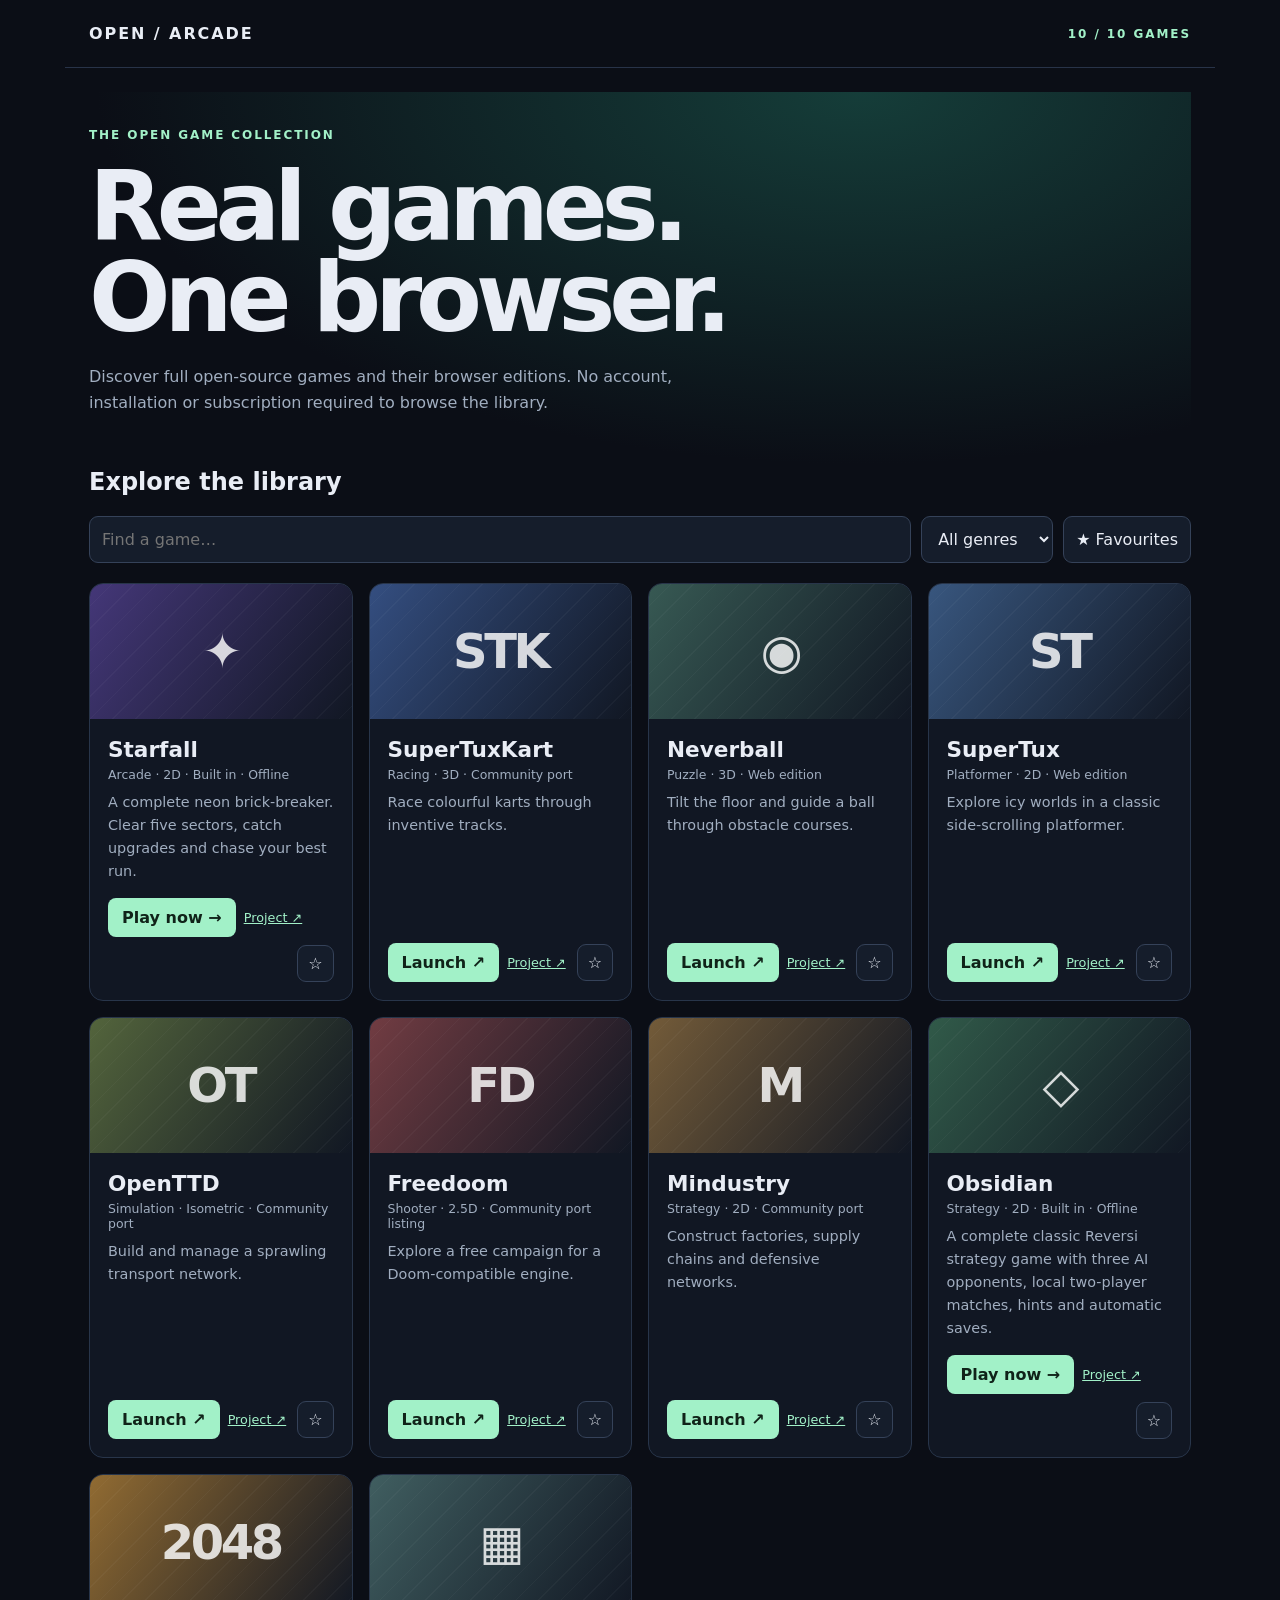
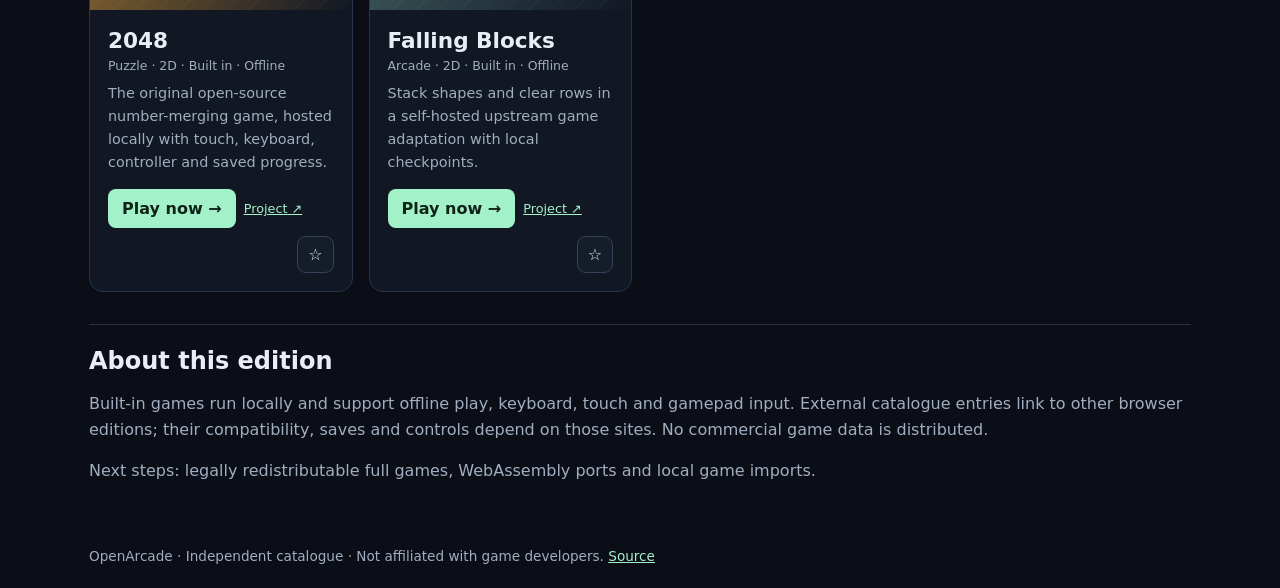
==== index.html @ f7b8feb5 "Merge pull request #5 from aksharghatole/feat/falling-blocks-upstream Integrate MIT-licensed Falling" ====
<!doctype html>
<html lang="en"><head><meta charset="utf-8"><meta name="viewport" content="width=device-width,initial-scale=1"><meta name="color-scheme" content="dark"><title>OpenArcade — Play without installing</title><style>
:root{color-scheme:dark;font:16px system-ui,sans-serif;background:#0b0e16;color:#e9edf5;--accent:#a2f1c8;--muted:#a1aec0}*{box-sizing:border-box}body{margin:0}header,main,footer{max-width:1150px;margin:auto;padding:24px}header{display:flex;align-items:center;justify-content:space-between;border-bottom:1px solid #283348}.brand{font-weight:900;letter-spacing:.12em}.eyebrow{color:var(--accent);font-size:.75rem;font-weight:800;letter-spacing:.16em}h1{font-size:clamp(2.7rem,8vw,6rem);line-height:.95;letter-spacing:-.065em;margin:20px 0}p{color:var(--muted);line-height:1.6}.hero{padding:36px 0;background:radial-gradient(ellipse at 70% 0,#153d39,transparent 70%)}.hero p{max-width:650px}h2{margin:0 0 16px}.toolbar{display:flex;gap:10px;flex-wrap:wrap;margin:20px 0}input,select,button{font:inherit;border:1px solid #354259;border-radius:9px;background:#151d2b;color:inherit;padding:12px}input{flex:1;min-width:180px}button{cursor:pointer}button[aria-pressed=true]{background:#25483d;color:var(--accent)}.grid{display:grid;grid-template-columns:repeat(auto-fit,minmax(min(100%,260px),1fr));gap:16px}.game{border:1px solid #28354a;background:#111723;border-radius:14px;overflow:hidden;display:flex;flex-direction:column}.art{height:135px;display:grid;place-items:center;font-size:3rem;background:repeating-linear-gradient(135deg,transparent 0 15px,#ffffff08 15px 16px),linear-gradient(120deg,var(--tone),#111723);color:#ffffffd0;font-weight:900;letter-spacing:-.07em}.details{padding:18px;flex:1;display:flex;flex-direction:column}.details h3{margin:0;font-size:1.35rem}.details p{font-size:.9rem;margin:9px 0 15px;flex:1}.meta{color:var(--muted);font-size:.78rem;margin-top:5px}.actions{display:flex;gap:8px;align-items:center;flex-wrap:wrap}a{color:var(--accent)}.play{background:var(--accent);color:#102319;font-weight:800;border-radius:8px;padding:10px 14px;text-decoration:none}.source{font-size:.8rem}.star{padding:8px 10px;margin-left:auto}.badge{font-size:.68rem;color:#a2f1c8;border:1px solid #3b6657;border-radius:999px;padding:4px 8px;align-self:flex-start;margin-bottom:8px}.play.local{display:inline-block}.note{border-top:1px solid #263044;margin-top:32px;padding-top:22px}footer{font-size:.85rem;color:var(--muted)}:focus-visible{outline:3px solid var(--accent);outline-offset:3px}@media(max-width:500px){header,main,footer{padding:16px}}
</style></head><body><header><span class="brand">OPEN / ARCADE</span><span id="count" class="eyebrow" aria-live="polite"></span></header><main><section class="hero"><div class="eyebrow">THE OPEN GAME COLLECTION</div><h1>Real games.<br>One browser.</h1><p>Discover full open-source games and their browser editions. No account, installation or subscription required to browse the library.</p></section><section aria-labelledby="lib"><h2 id="lib">Explore the library</h2><div class="toolbar"><input id="search" type="search" aria-label="Search games" placeholder="Find a game…"><select id="genre" aria-label="Filter genre"><option value="">All genres</option></select><button id="favorites" aria-pressed="false">★ Favourites</button></div><div class="grid" id="games"></div><p id="empty" hidden>No games match these filters.</p></section><section class="note"><h2>About this edition</h2><p>Built-in games run locally and support offline play, keyboard, touch and gamepad input. External catalogue entries link to other browser editions; their compatibility, saves and controls depend on those sites. No commercial game data is distributed.</p><p>Next steps: legally redistributable full games, WebAssembly ports and local game imports.</p></section></main><footer>OpenArcade · Independent catalogue · Not affiliated with game developers. <a href="https://github.com/aksharghatole/OpenArcade">Source</a></footer><script>
'use strict';
const games=[
{id:'starfall',name:'Starfall',genre:'Arcade',mode:'2D',mark:'✦',tone:'#443778',desc:'A complete neon brick-breaker. Clear five sectors, catch upgrades and chase your best run.',play:'./games/starfall/',source:'https://github.com/aksharghatole/OpenArcade/tree/main/games/starfall',host:'Built in · Offline'},
{id:'stk',name:'SuperTuxKart',genre:'Racing',mode:'3D',mark:'STK',tone:'#344e80',desc:'Race colourful karts through inventive tracks.',play:'https://wasmga.me/games/supertuxkart',source:'https://github.com/supertuxkart/stk-code',host:'Community port'},
{id:'neverball',name:'Neverball',genre:'Puzzle',mode:'3D',mark:'◉',tone:'#375953',desc:'Tilt the floor and guide a ball through obstacle courses.',play:'https://play.neverball.org/',source:'https://neverball.org/',host:'Web edition'},
{id:'supertux',name:'SuperTux',genre:'Platformer',mode:'2D',mark:'ST',tone:'#38567e',desc:'Explore icy worlds in a classic side-scrolling platformer.',play:'https://play.supertux.org/',source:'https://www.supertux.org/',host:'Web edition'},
{id:'openttd',name:'OpenTTD',genre:'Simulation',mode:'Isometric',mark:'OT',tone:'#53643c',desc:'Build and manage a sprawling transport network.',play:'https://openwebports.org/ports/openttd/',source:'https://github.com/OpenTTD/OpenTTD',host:'Community port'},
{id:'freedoom',name:'Freedoom',genre:'Shooter',mode:'2.5D',mark:'FD',tone:'#713c42',desc:'Explore a free campaign for a Doom-compatible engine.',play:'https://decompgames.com/games/freedoom/',source:'https://github.com/freedoom/freedoom',host:'Community port listing'},
{id:'mindustry',name:'Mindustry',genre:'Strategy',mode:'2D',mark:'M',tone:'#735b39',desc:'Construct factories, supply chains and defensive networks.',play:'https://khoichon.dev/mindustry-web/',source:'https://github.com/khoichon/mindustry-web',host:'Community port'}];
games.push({id:'obsidian',name:'Obsidian',genre:'Strategy',mode:'2D',mark:'◇',tone:'#315a49',desc:'A complete classic Reversi strategy game with three AI opponents, local two-player matches, hints and automatic saves.',play:'./games/obsidian/',source:'https://github.com/aksharghatole/OpenArcade/tree/main/games/obsidian',host:'Built in · Offline'});
games.push({id:'2048',name:'2048',genre:'Puzzle',mode:'2D',mark:'2048',tone:'#916b32',desc:'The original open-source number-merging game, hosted locally with touch, keyboard, controller and saved progress.',play:'./games/2048/',source:'https://github.com/gabrielecirulli/2048/tree/478b6ec346e3787f589e4af751378d06ded4cbbc',host:'Built in · Offline'});
games.push({id:'falling-blocks',name:'Falling Blocks',genre:'Arcade',mode:'2D',mark:'▦',tone:'#405e60',desc:'Stack shapes and clear rows in a self-hosted upstream game adaptation with local checkpoints.',play:'./games/falling-blocks/',source:'https://github.com/jakesgordon/javascript-tetris/tree/e5c0c42f7dac0f3514a55eff656c6e22e95d68ed',host:'Built in · Offline'});
const $=id=>document.getElementById(id);let fav=new Set(),only=false;
try{const stored=JSON.parse(localStorage.getItem('openarcade-fav-v1')||'[]');if(Array.isArray(stored))fav=new Set(stored)}catch{}
for(const genre of [...new Set(games.map(g=>g.genre))].sort()){const o=document.createElement('option');o.value=genre;o.textContent=genre;$('genre').append(o)}
function render(){const q=$('search').value.trim().toLowerCase();const filtered=games.filter(g=>(!only||fav.has(g.id))&&(!$('genre').value||g.genre===$('genre').value)&&[g.name,g.desc,g.genre].join(' ').toLowerCase().includes(q));$('games').replaceChildren();$('count').textContent=filtered.length+' / '+games.length+' GAMES';$('empty').hidden=filtered.length!==0;for(const g of filtered){const el=document.createElement('article');el.className='game';el.innerHTML='<div class="art" aria-hidden="true"></div><div class="details"><h3></h3><div class="meta"></div><p></p><div class="actions"><a class="play" target="_blank" rel="noopener noreferrer">Launch ↗</a><a class="source" target="_blank" rel="noopener noreferrer">Project ↗</a><button class="star"></button></div></div>';const art=el.querySelector('.art');art.style.setProperty('--tone',g.tone);art.textContent=g.mark;el.querySelector('h3').textContent=g.name;el.querySelector('.meta').textContent=[g.genre,g.mode,g.host].join(' · ');el.querySelector('p').textContent=g.desc;const play=el.querySelector('.play');play.href=g.play;if(g.play.startsWith('./games/')){play.removeAttribute('target');play.classList.add('local');play.textContent='Play now →'}else play.target='_blank';el.querySelector('.source').href=g.source;const star=el.querySelector('button');function sync(){star.textContent=fav.has(g.id)?'★':'☆';star.setAttribute('aria-pressed',String(fav.has(g.id)));star.setAttribute('aria-label','Favourite '+g.name)}sync();star.addEventListener('click',()=>{fav.has(g.id)?fav.delete(g.id):fav.add(g.id);try{localStorage.setItem('openarcade-fav-v1',JSON.stringify([...fav]))}catch{}if(only)render();else sync()});$('games').append(el)}}
$('search').addEventListener('input',render);$('genre').addEventListener('change',render);$('favorites').addEventListener('click',()=>{only=!only;$('favorites').setAttribute('aria-pressed',String(only));render()});render();
if('serviceWorker'in navigator)navigator.serviceWorker.register('./sw.js').catch(()=>{});
</script></body></html>
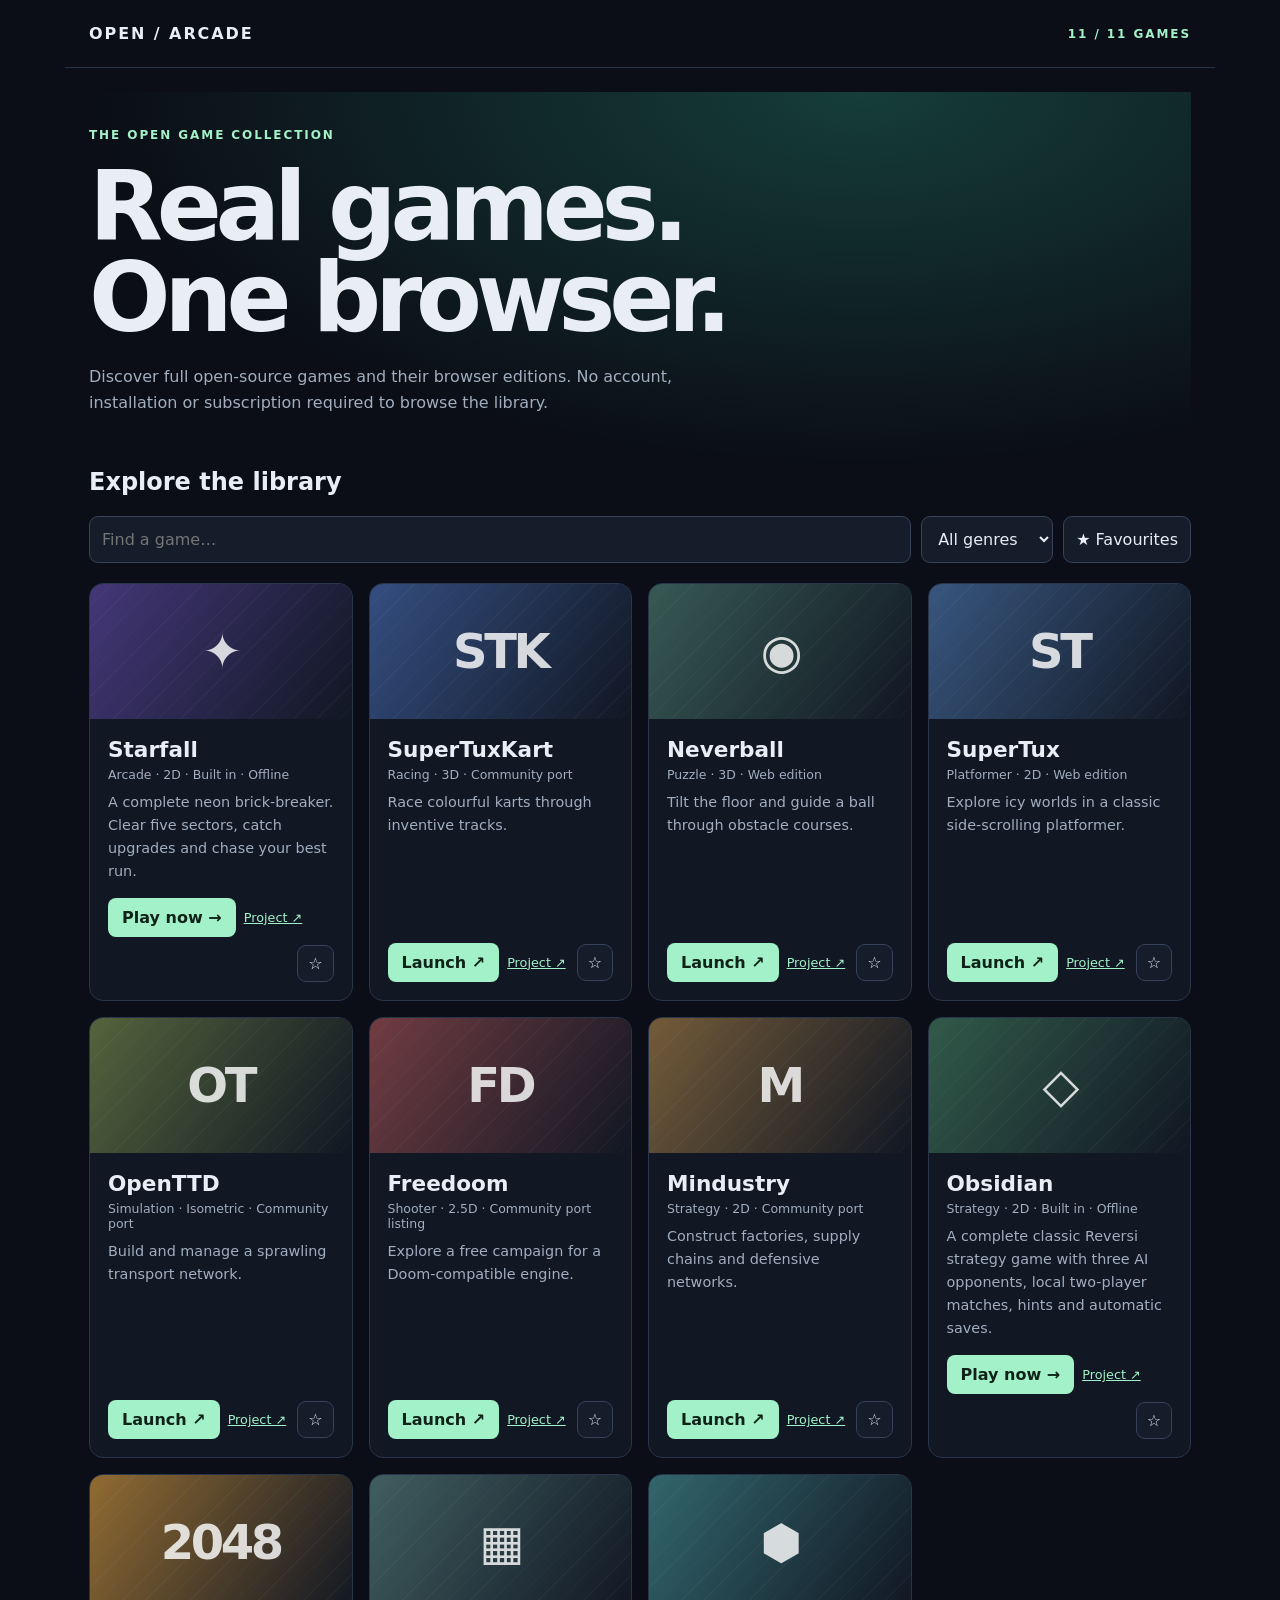
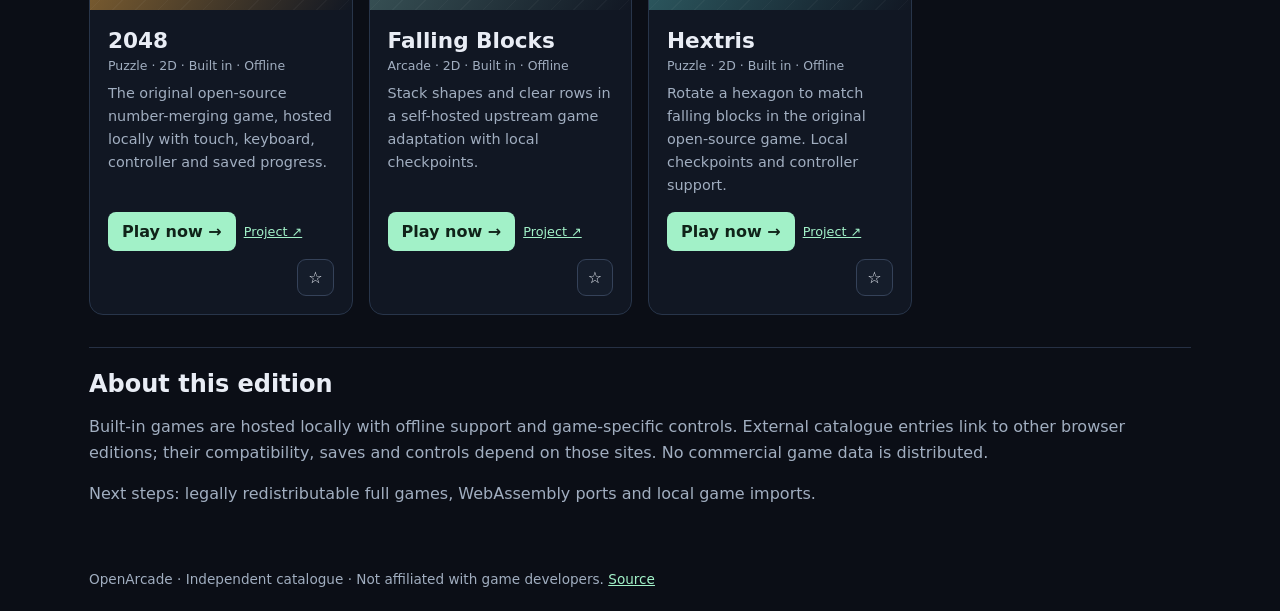
==== commit c2c56778: "Reconcile Hextris with latest merged games" ====
--- a/index.html
+++ b/index.html
@@ -1,7 +1,7 @@
 <!doctype html>
 <html lang="en"><head><meta charset="utf-8"><meta name="viewport" content="width=device-width,initial-scale=1"><meta name="color-scheme" content="dark"><title>OpenArcade — Play without installing</title><style>
 :root{color-scheme:dark;font:16px system-ui,sans-serif;background:#0b0e16;color:#e9edf5;--accent:#a2f1c8;--muted:#a1aec0}*{box-sizing:border-box}body{margin:0}header,main,footer{max-width:1150px;margin:auto;padding:24px}header{display:flex;align-items:center;justify-content:space-between;border-bottom:1px solid #283348}.brand{font-weight:900;letter-spacing:.12em}.eyebrow{color:var(--accent);font-size:.75rem;font-weight:800;letter-spacing:.16em}h1{font-size:clamp(2.7rem,8vw,6rem);line-height:.95;letter-spacing:-.065em;margin:20px 0}p{color:var(--muted);line-height:1.6}.hero{padding:36px 0;background:radial-gradient(ellipse at 70% 0,#153d39,transparent 70%)}.hero p{max-width:650px}h2{margin:0 0 16px}.toolbar{display:flex;gap:10px;flex-wrap:wrap;margin:20px 0}input,select,button{font:inherit;border:1px solid #354259;border-radius:9px;background:#151d2b;color:inherit;padding:12px}input{flex:1;min-width:180px}button{cursor:pointer}button[aria-pressed=true]{background:#25483d;color:var(--accent)}.grid{display:grid;grid-template-columns:repeat(auto-fit,minmax(min(100%,260px),1fr));gap:16px}.game{border:1px solid #28354a;background:#111723;border-radius:14px;overflow:hidden;display:flex;flex-direction:column}.art{height:135px;display:grid;place-items:center;font-size:3rem;background:repeating-linear-gradient(135deg,transparent 0 15px,#ffffff08 15px 16px),linear-gradient(120deg,var(--tone),#111723);color:#ffffffd0;font-weight:900;letter-spacing:-.07em}.details{padding:18px;flex:1;display:flex;flex-direction:column}.details h3{margin:0;font-size:1.35rem}.details p{font-size:.9rem;margin:9px 0 15px;flex:1}.meta{color:var(--muted);font-size:.78rem;margin-top:5px}.actions{display:flex;gap:8px;align-items:center;flex-wrap:wrap}a{color:var(--accent)}.play{background:var(--accent);color:#102319;font-weight:800;border-radius:8px;padding:10px 14px;text-decoration:none}.source{font-size:.8rem}.star{padding:8px 10px;margin-left:auto}.badge{font-size:.68rem;color:#a2f1c8;border:1px solid #3b6657;border-radius:999px;padding:4px 8px;align-self:flex-start;margin-bottom:8px}.play.local{display:inline-block}.note{border-top:1px solid #263044;margin-top:32px;padding-top:22px}footer{font-size:.85rem;color:var(--muted)}:focus-visible{outline:3px solid var(--accent);outline-offset:3px}@media(max-width:500px){header,main,footer{padding:16px}}
-</style></head><body><header><span class="brand">OPEN / ARCADE</span><span id="count" class="eyebrow" aria-live="polite"></span></header><main><section class="hero"><div class="eyebrow">THE OPEN GAME COLLECTION</div><h1>Real games.<br>One browser.</h1><p>Discover full open-source games and their browser editions. No account, installation or subscription required to browse the library.</p></section><section aria-labelledby="lib"><h2 id="lib">Explore the library</h2><div class="toolbar"><input id="search" type="search" aria-label="Search games" placeholder="Find a game…"><select id="genre" aria-label="Filter genre"><option value="">All genres</option></select><button id="favorites" aria-pressed="false">★ Favourites</button></div><div class="grid" id="games"></div><p id="empty" hidden>No games match these filters.</p></section><section class="note"><h2>About this edition</h2><p>Built-in games run locally and support offline play, keyboard, touch and gamepad input. External catalogue entries link to other browser editions; their compatibility, saves and controls depend on those sites. No commercial game data is distributed.</p><p>Next steps: legally redistributable full games, WebAssembly ports and local game imports.</p></section></main><footer>OpenArcade · Independent catalogue · Not affiliated with game developers. <a href="https://github.com/aksharghatole/OpenArcade">Source</a></footer><script>
+</style></head><body><header><span class="brand">OPEN / ARCADE</span><span id="count" class="eyebrow" aria-live="polite"></span></header><main><section class="hero"><div class="eyebrow">THE OPEN GAME COLLECTION</div><h1>Real games.<br>One browser.</h1><p>Discover full open-source games and their browser editions. No account, installation or subscription required to browse the library.</p></section><section aria-labelledby="lib"><h2 id="lib">Explore the library</h2><div class="toolbar"><input id="search" type="search" aria-label="Search games" placeholder="Find a game…"><select id="genre" aria-label="Filter genre"><option value="">All genres</option></select><button id="favorites" aria-pressed="false">★ Favourites</button></div><div class="grid" id="games"></div><p id="empty" hidden>No games match these filters.</p></section><section class="note"><h2>About this edition</h2><p>Built-in games are hosted locally with offline support and game-specific controls. External catalogue entries link to other browser editions; their compatibility, saves and controls depend on those sites. No commercial game data is distributed.</p><p>Next steps: legally redistributable full games, WebAssembly ports and local game imports.</p></section></main><footer>OpenArcade · Independent catalogue · Not affiliated with game developers. <a href="https://github.com/aksharghatole/OpenArcade">Source</a></footer><script>
 'use strict';
 const games=[
 {id:'starfall',name:'Starfall',genre:'Arcade',mode:'2D',mark:'✦',tone:'#443778',desc:'A complete neon brick-breaker. Clear five sectors, catch upgrades and chase your best run.',play:'./games/starfall/',source:'https://github.com/aksharghatole/OpenArcade/tree/main/games/starfall',host:'Built in · Offline'},
@@ -14,6 +14,7 @@
 games.push({id:'obsidian',name:'Obsidian',genre:'Strategy',mode:'2D',mark:'◇',tone:'#315a49',desc:'A complete classic Reversi strategy game with three AI opponents, local two-player matches, hints and automatic saves.',play:'./games/obsidian/',source:'https://github.com/aksharghatole/OpenArcade/tree/main/games/obsidian',host:'Built in · Offline'});
 games.push({id:'2048',name:'2048',genre:'Puzzle',mode:'2D',mark:'2048',tone:'#916b32',desc:'The original open-source number-merging game, hosted locally with touch, keyboard, controller and saved progress.',play:'./games/2048/',source:'https://github.com/gabrielecirulli/2048/tree/478b6ec346e3787f589e4af751378d06ded4cbbc',host:'Built in · Offline'});
 games.push({id:'falling-blocks',name:'Falling Blocks',genre:'Arcade',mode:'2D',mark:'▦',tone:'#405e60',desc:'Stack shapes and clear rows in a self-hosted upstream game adaptation with local checkpoints.',play:'./games/falling-blocks/',source:'https://github.com/jakesgordon/javascript-tetris/tree/e5c0c42f7dac0f3514a55eff656c6e22e95d68ed',host:'Built in · Offline'});
+games.push({id:'hextris',name:'Hextris',genre:'Puzzle',mode:'2D',mark:'⬢',tone:'#32666c',desc:'Rotate a hexagon to match falling blocks in the original open-source game. Local checkpoints and controller support.',play:'./games/hextris/',source:'https://github.com/Hextris/hextris/tree/3f4847dc8fd7dab3d1c87e6324b9159d92fbd396',host:'Built in · Offline'});
 const $=id=>document.getElementById(id);let fav=new Set(),only=false;
 try{const stored=JSON.parse(localStorage.getItem('openarcade-fav-v1')||'[]');if(Array.isArray(stored))fav=new Set(stored)}catch{}
 for(const genre of [...new Set(games.map(g=>g.genre))].sort()){const o=document.createElement('option');o.value=genre;o.textContent=genre;$('genre').append(o)}
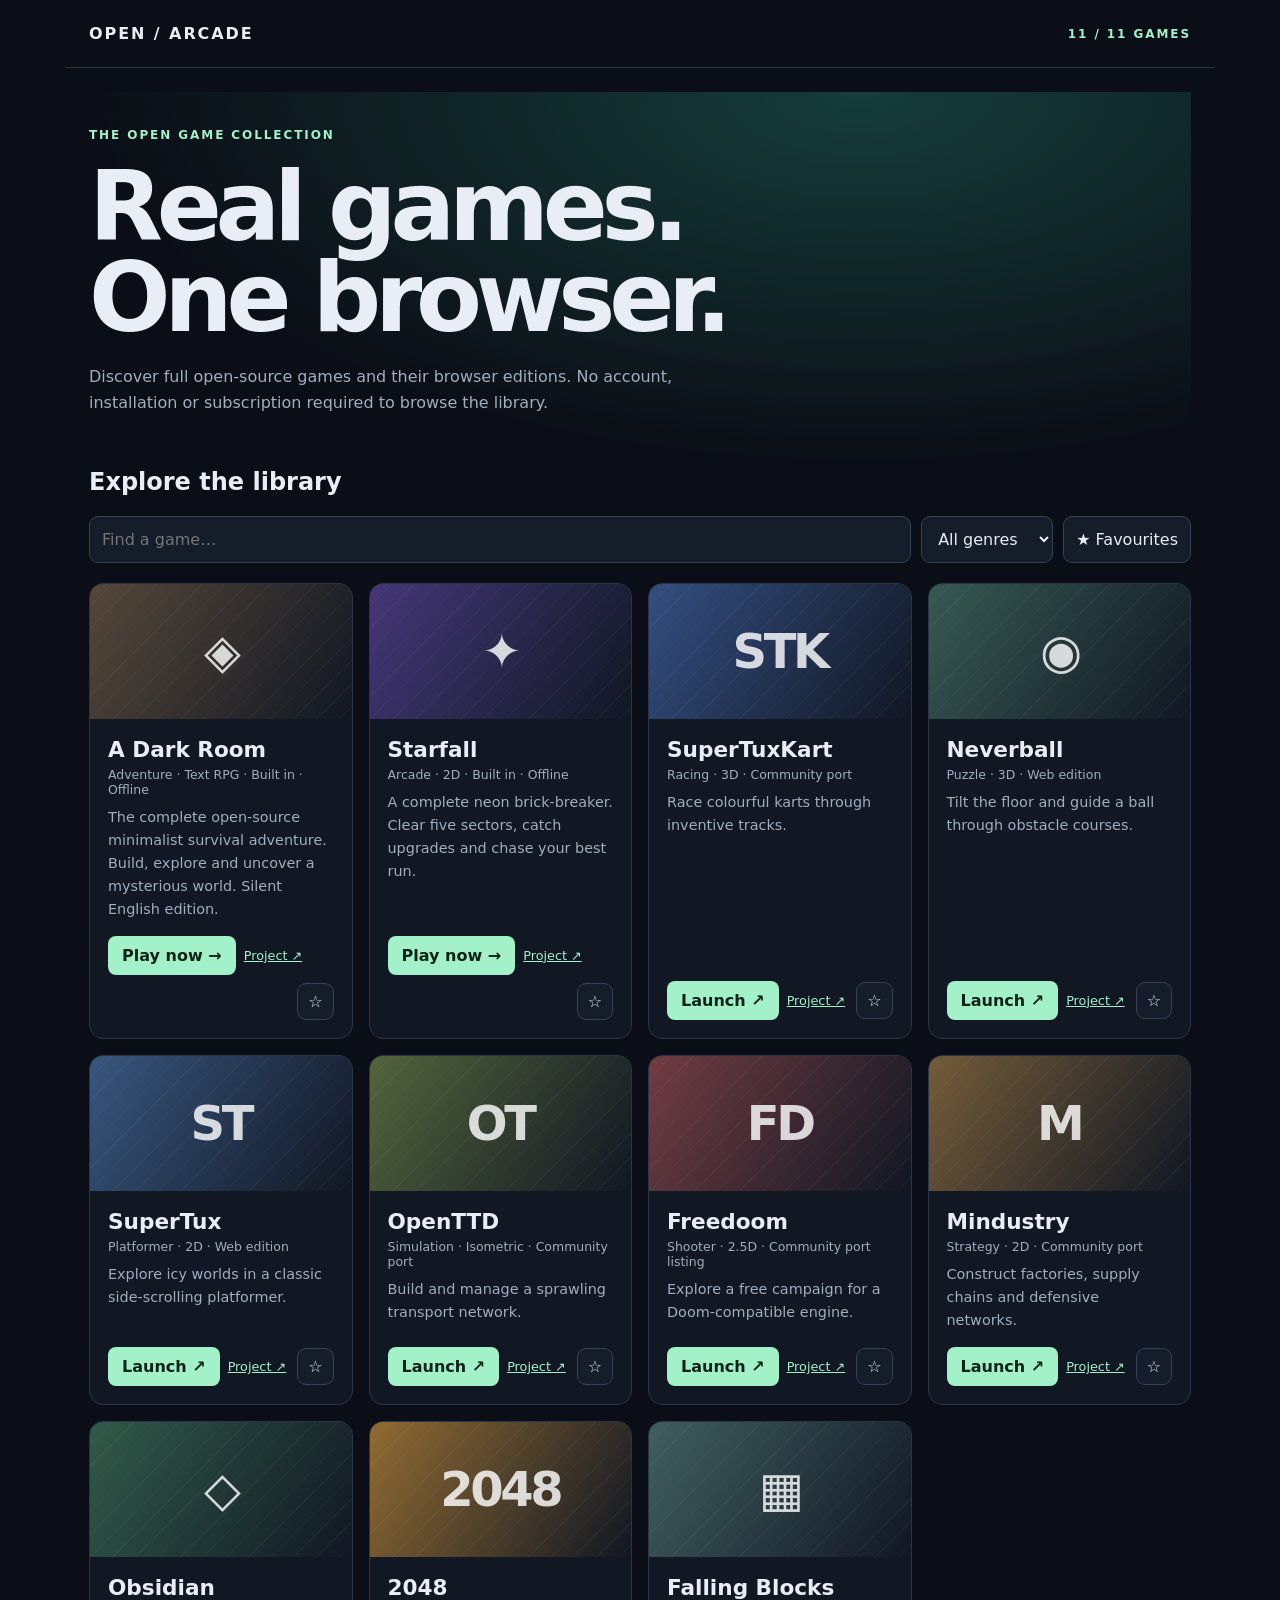
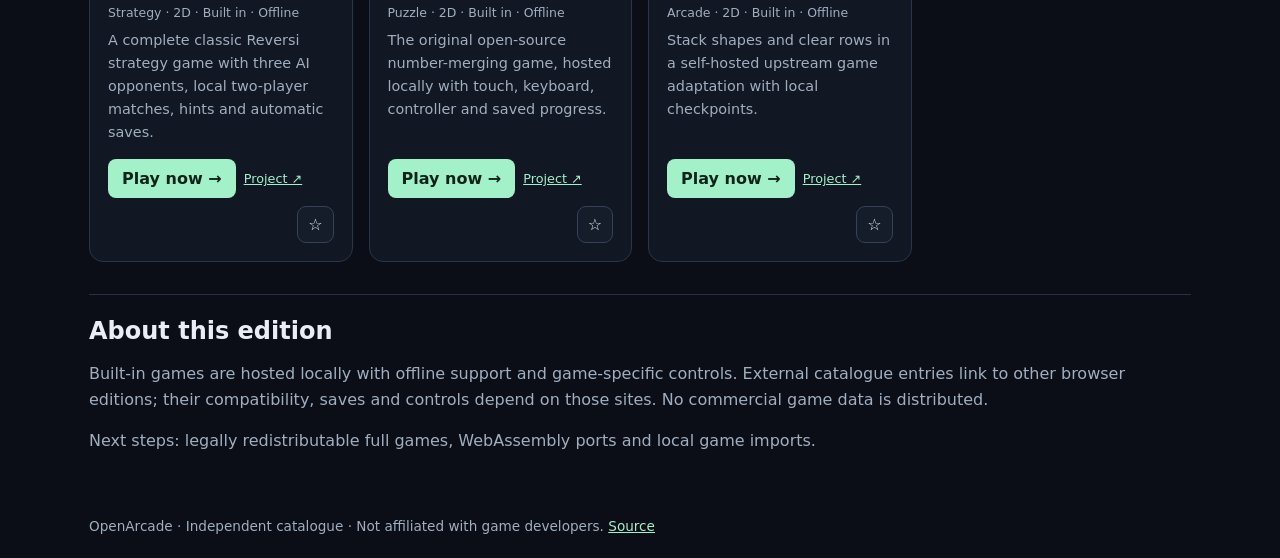
==== commit e463c20b: "Reconcile A Dark Room with latest games at independent catalog location" ====
--- a/index.html
+++ b/index.html
@@ -4,6 +4,7 @@
 </style></head><body><header><span class="brand">OPEN / ARCADE</span><span id="count" class="eyebrow" aria-live="polite"></span></header><main><section class="hero"><div class="eyebrow">THE OPEN GAME COLLECTION</div><h1>Real games.<br>One browser.</h1><p>Discover full open-source games and their browser editions. No account, installation or subscription required to browse the library.</p></section><section aria-labelledby="lib"><h2 id="lib">Explore the library</h2><div class="toolbar"><input id="search" type="search" aria-label="Search games" placeholder="Find a game…"><select id="genre" aria-label="Filter genre"><option value="">All genres</option></select><button id="favorites" aria-pressed="false">★ Favourites</button></div><div class="grid" id="games"></div><p id="empty" hidden>No games match these filters.</p></section><section class="note"><h2>About this edition</h2><p>Built-in games are hosted locally with offline support and game-specific controls. External catalogue entries link to other browser editions; their compatibility, saves and controls depend on those sites. No commercial game data is distributed.</p><p>Next steps: legally redistributable full games, WebAssembly ports and local game imports.</p></section></main><footer>OpenArcade · Independent catalogue · Not affiliated with game developers. <a href="https://github.com/aksharghatole/OpenArcade">Source</a></footer><script>
 'use strict';
 const games=[
+{id:'a-dark-room',name:'A Dark Room',genre:'Adventure',mode:'Text RPG',mark:'◈',tone:'#554739',desc:'The complete open-source minimalist survival adventure. Build, explore and uncover a mysterious world. Silent English edition.',play:'./games/a-dark-room/',source:'https://github.com/doublespeakgames/adarkroom/tree/1fada4620b6c66bd07bf15a3f1eb8223df8bc1d7',host:'Built in · Offline'},
 {id:'starfall',name:'Starfall',genre:'Arcade',mode:'2D',mark:'✦',tone:'#443778',desc:'A complete neon brick-breaker. Clear five sectors, catch upgrades and chase your best run.',play:'./games/starfall/',source:'https://github.com/aksharghatole/OpenArcade/tree/main/games/starfall',host:'Built in · Offline'},
 {id:'stk',name:'SuperTuxKart',genre:'Racing',mode:'3D',mark:'STK',tone:'#344e80',desc:'Race colourful karts through inventive tracks.',play:'https://wasmga.me/games/supertuxkart',source:'https://github.com/supertuxkart/stk-code',host:'Community port'},
 {id:'neverball',name:'Neverball',genre:'Puzzle',mode:'3D',mark:'◉',tone:'#375953',desc:'Tilt the floor and guide a ball through obstacle courses.',play:'https://play.neverball.org/',source:'https://neverball.org/',host:'Web edition'},
@@ -14,7 +15,6 @@
 games.push({id:'obsidian',name:'Obsidian',genre:'Strategy',mode:'2D',mark:'◇',tone:'#315a49',desc:'A complete classic Reversi strategy game with three AI opponents, local two-player matches, hints and automatic saves.',play:'./games/obsidian/',source:'https://github.com/aksharghatole/OpenArcade/tree/main/games/obsidian',host:'Built in · Offline'});
 games.push({id:'2048',name:'2048',genre:'Puzzle',mode:'2D',mark:'2048',tone:'#916b32',desc:'The original open-source number-merging game, hosted locally with touch, keyboard, controller and saved progress.',play:'./games/2048/',source:'https://github.com/gabrielecirulli/2048/tree/478b6ec346e3787f589e4af751378d06ded4cbbc',host:'Built in · Offline'});
 games.push({id:'falling-blocks',name:'Falling Blocks',genre:'Arcade',mode:'2D',mark:'▦',tone:'#405e60',desc:'Stack shapes and clear rows in a self-hosted upstream game adaptation with local checkpoints.',play:'./games/falling-blocks/',source:'https://github.com/jakesgordon/javascript-tetris/tree/e5c0c42f7dac0f3514a55eff656c6e22e95d68ed',host:'Built in · Offline'});
-games.push({id:'hextris',name:'Hextris',genre:'Puzzle',mode:'2D',mark:'⬢',tone:'#32666c',desc:'Rotate a hexagon to match falling blocks in the original open-source game. Local checkpoints and controller support.',play:'./games/hextris/',source:'https://github.com/Hextris/hextris/tree/3f4847dc8fd7dab3d1c87e6324b9159d92fbd396',host:'Built in · Offline'});
 const $=id=>document.getElementById(id);let fav=new Set(),only=false;
 try{const stored=JSON.parse(localStorage.getItem('openarcade-fav-v1')||'[]');if(Array.isArray(stored))fav=new Set(stored)}catch{}
 for(const genre of [...new Set(games.map(g=>g.genre))].sort()){const o=document.createElement('option');o.value=genre;o.textContent=genre;$('genre').append(o)}
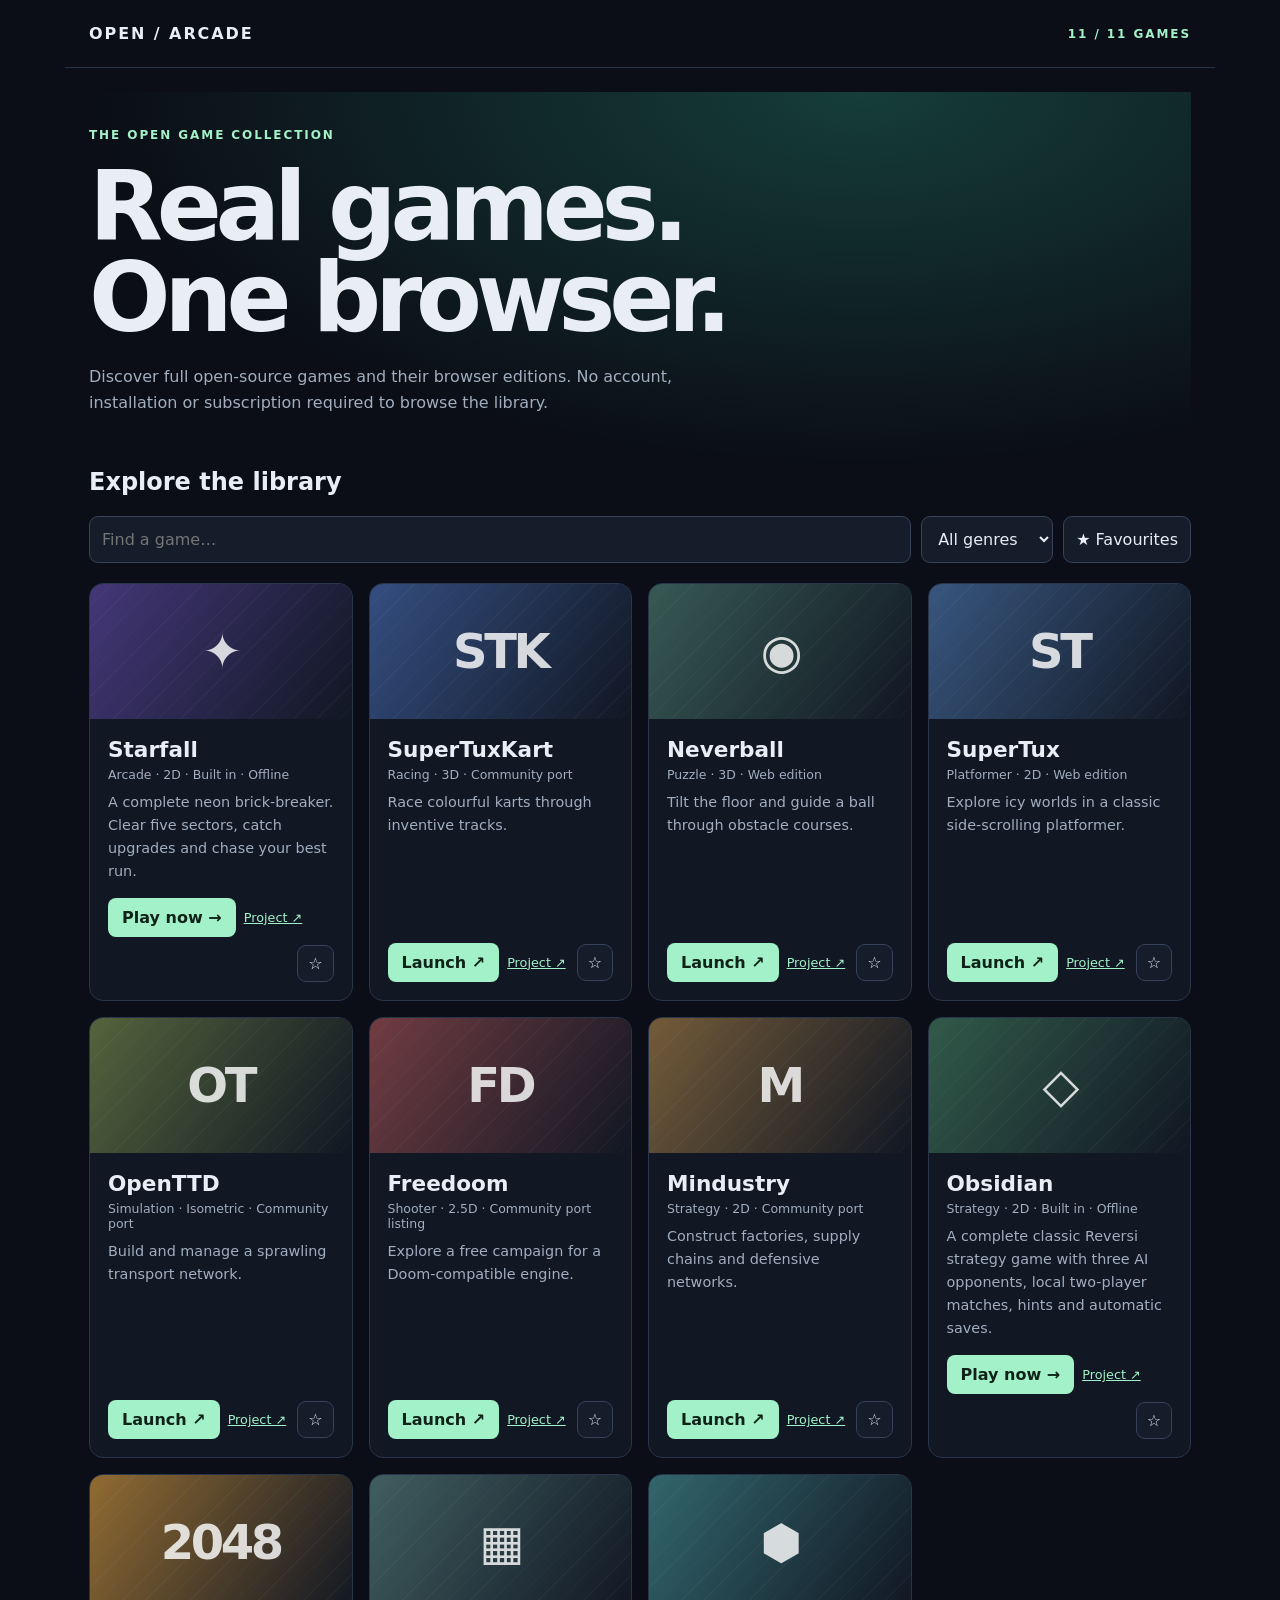
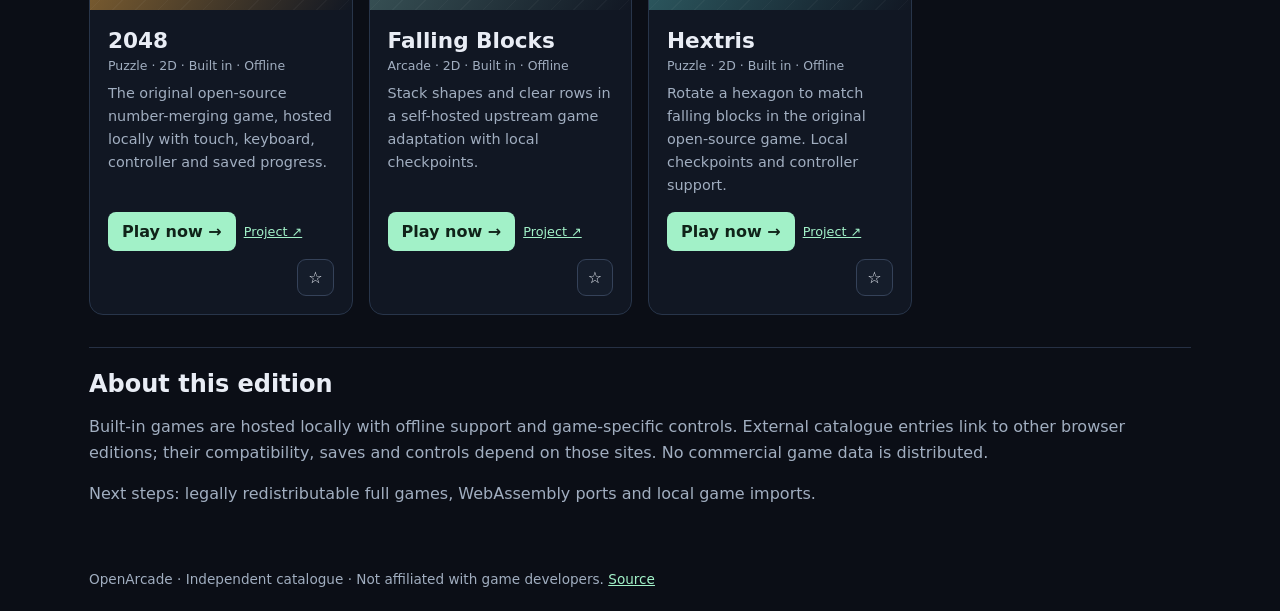
==== commit 022d1b32: "Merge pull request #10 from aksharghatole/feat/hextris-upstream-integration Integrate original GPL H" ====
--- a/index.html
+++ b/index.html
@@ -4,7 +4,6 @@
 </style></head><body><header><span class="brand">OPEN / ARCADE</span><span id="count" class="eyebrow" aria-live="polite"></span></header><main><section class="hero"><div class="eyebrow">THE OPEN GAME COLLECTION</div><h1>Real games.<br>One browser.</h1><p>Discover full open-source games and their browser editions. No account, installation or subscription required to browse the library.</p></section><section aria-labelledby="lib"><h2 id="lib">Explore the library</h2><div class="toolbar"><input id="search" type="search" aria-label="Search games" placeholder="Find a game…"><select id="genre" aria-label="Filter genre"><option value="">All genres</option></select><button id="favorites" aria-pressed="false">★ Favourites</button></div><div class="grid" id="games"></div><p id="empty" hidden>No games match these filters.</p></section><section class="note"><h2>About this edition</h2><p>Built-in games are hosted locally with offline support and game-specific controls. External catalogue entries link to other browser editions; their compatibility, saves and controls depend on those sites. No commercial game data is distributed.</p><p>Next steps: legally redistributable full games, WebAssembly ports and local game imports.</p></section></main><footer>OpenArcade · Independent catalogue · Not affiliated with game developers. <a href="https://github.com/aksharghatole/OpenArcade">Source</a></footer><script>
 'use strict';
 const games=[
-{id:'a-dark-room',name:'A Dark Room',genre:'Adventure',mode:'Text RPG',mark:'◈',tone:'#554739',desc:'The complete open-source minimalist survival adventure. Build, explore and uncover a mysterious world. Silent English edition.',play:'./games/a-dark-room/',source:'https://github.com/doublespeakgames/adarkroom/tree/1fada4620b6c66bd07bf15a3f1eb8223df8bc1d7',host:'Built in · Offline'},
 {id:'starfall',name:'Starfall',genre:'Arcade',mode:'2D',mark:'✦',tone:'#443778',desc:'A complete neon brick-breaker. Clear five sectors, catch upgrades and chase your best run.',play:'./games/starfall/',source:'https://github.com/aksharghatole/OpenArcade/tree/main/games/starfall',host:'Built in · Offline'},
 {id:'stk',name:'SuperTuxKart',genre:'Racing',mode:'3D',mark:'STK',tone:'#344e80',desc:'Race colourful karts through inventive tracks.',play:'https://wasmga.me/games/supertuxkart',source:'https://github.com/supertuxkart/stk-code',host:'Community port'},
 {id:'neverball',name:'Neverball',genre:'Puzzle',mode:'3D',mark:'◉',tone:'#375953',desc:'Tilt the floor and guide a ball through obstacle courses.',play:'https://play.neverball.org/',source:'https://neverball.org/',host:'Web edition'},
@@ -15,6 +14,7 @@
 games.push({id:'obsidian',name:'Obsidian',genre:'Strategy',mode:'2D',mark:'◇',tone:'#315a49',desc:'A complete classic Reversi strategy game with three AI opponents, local two-player matches, hints and automatic saves.',play:'./games/obsidian/',source:'https://github.com/aksharghatole/OpenArcade/tree/main/games/obsidian',host:'Built in · Offline'});
 games.push({id:'2048',name:'2048',genre:'Puzzle',mode:'2D',mark:'2048',tone:'#916b32',desc:'The original open-source number-merging game, hosted locally with touch, keyboard, controller and saved progress.',play:'./games/2048/',source:'https://github.com/gabrielecirulli/2048/tree/478b6ec346e3787f589e4af751378d06ded4cbbc',host:'Built in · Offline'});
 games.push({id:'falling-blocks',name:'Falling Blocks',genre:'Arcade',mode:'2D',mark:'▦',tone:'#405e60',desc:'Stack shapes and clear rows in a self-hosted upstream game adaptation with local checkpoints.',play:'./games/falling-blocks/',source:'https://github.com/jakesgordon/javascript-tetris/tree/e5c0c42f7dac0f3514a55eff656c6e22e95d68ed',host:'Built in · Offline'});
+games.push({id:'hextris',name:'Hextris',genre:'Puzzle',mode:'2D',mark:'⬢',tone:'#32666c',desc:'Rotate a hexagon to match falling blocks in the original open-source game. Local checkpoints and controller support.',play:'./games/hextris/',source:'https://github.com/Hextris/hextris/tree/3f4847dc8fd7dab3d1c87e6324b9159d92fbd396',host:'Built in · Offline'});
 const $=id=>document.getElementById(id);let fav=new Set(),only=false;
 try{const stored=JSON.parse(localStorage.getItem('openarcade-fav-v1')||'[]');if(Array.isArray(stored))fav=new Set(stored)}catch{}
 for(const genre of [...new Set(games.map(g=>g.genre))].sort()){const o=document.createElement('option');o.value=genre;o.textContent=genre;$('genre').append(o)}
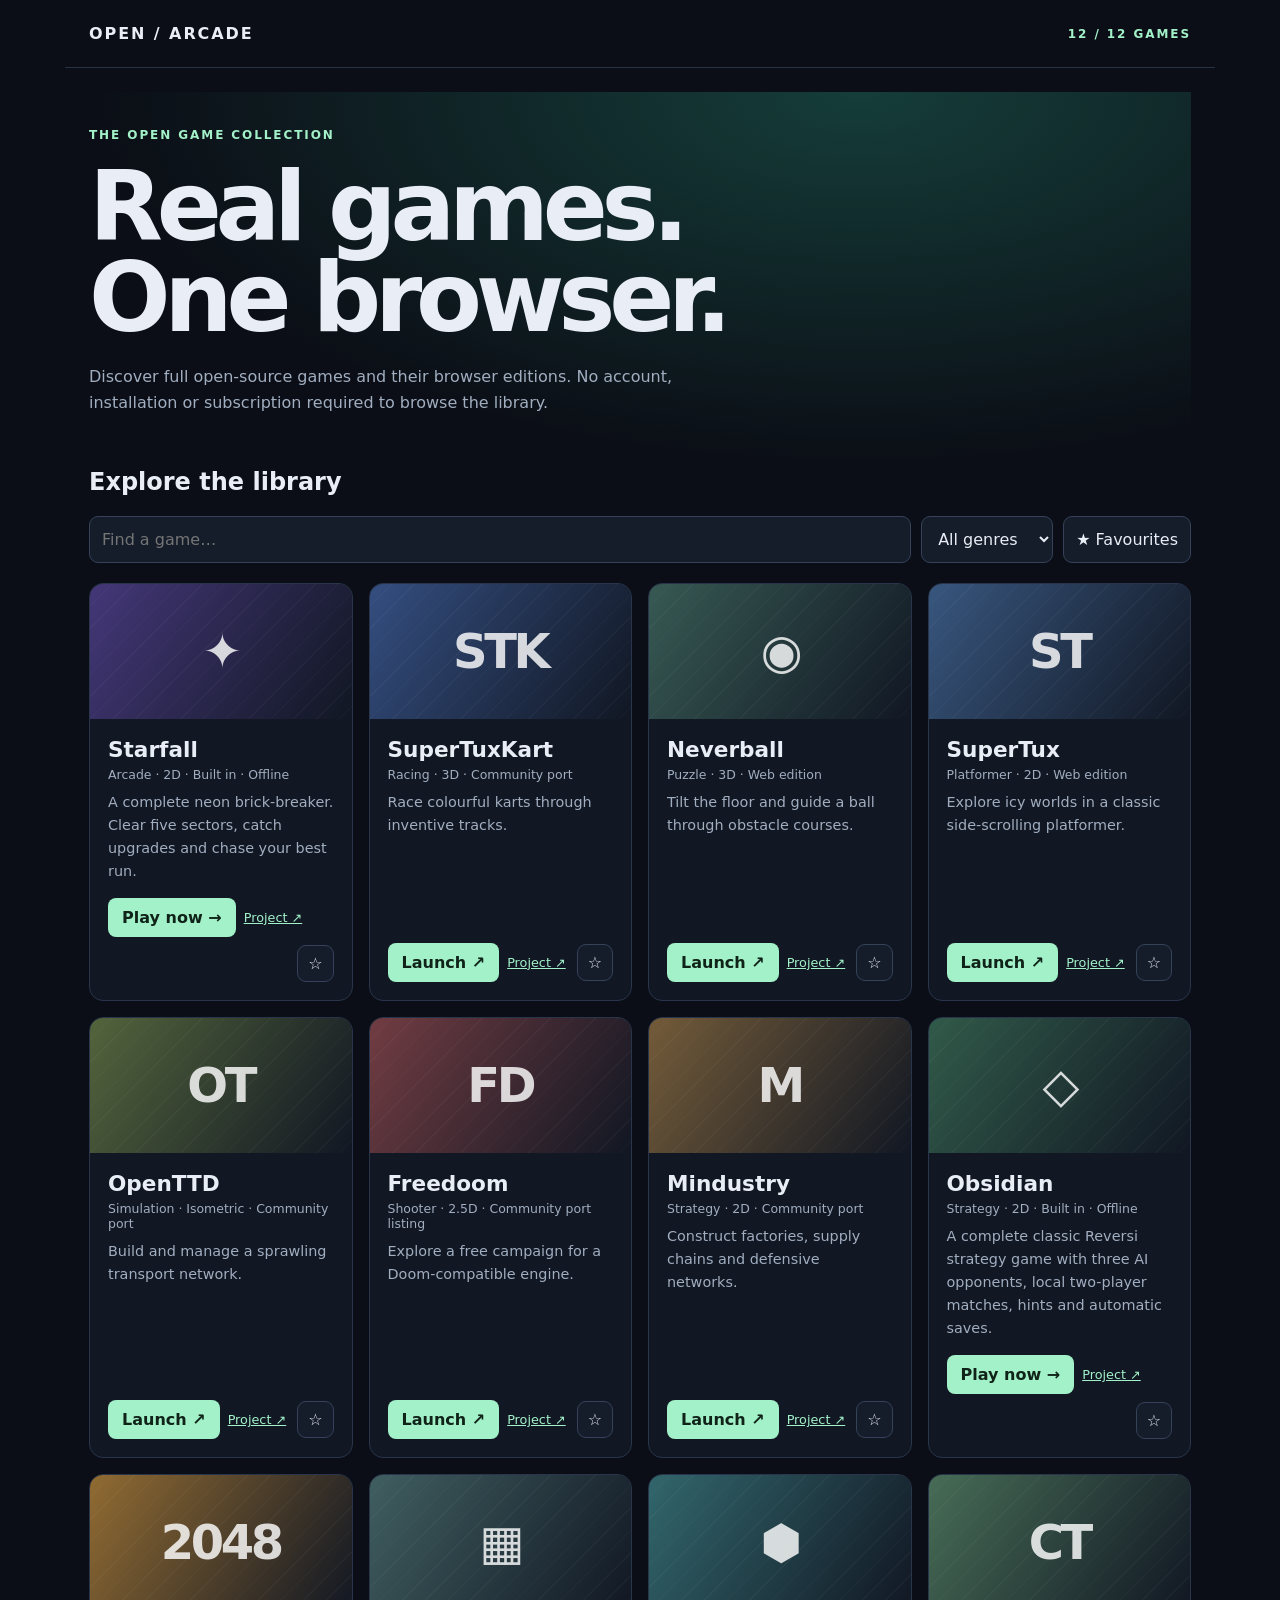
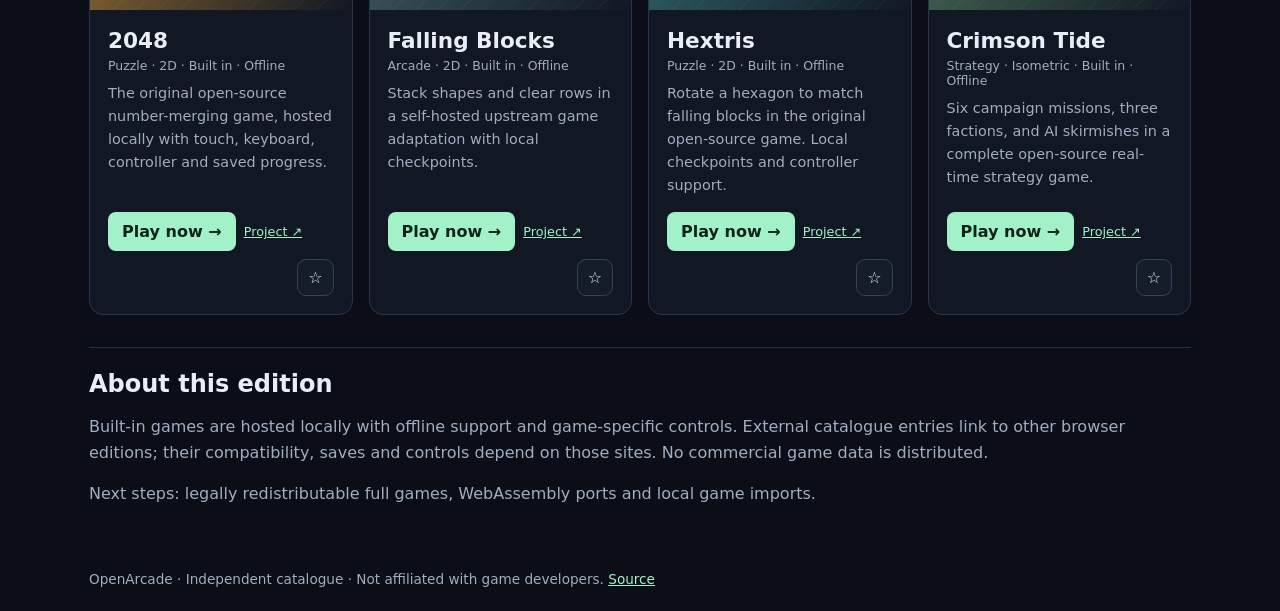
==== commit 2fb778a0: "Reconcile Crimson Tide with merged game catalog and CI configuration" ====
--- a/index.html
+++ b/index.html
@@ -15,6 +15,7 @@
 games.push({id:'2048',name:'2048',genre:'Puzzle',mode:'2D',mark:'2048',tone:'#916b32',desc:'The original open-source number-merging game, hosted locally with touch, keyboard, controller and saved progress.',play:'./games/2048/',source:'https://github.com/gabrielecirulli/2048/tree/478b6ec346e3787f589e4af751378d06ded4cbbc',host:'Built in · Offline'});
 games.push({id:'falling-blocks',name:'Falling Blocks',genre:'Arcade',mode:'2D',mark:'▦',tone:'#405e60',desc:'Stack shapes and clear rows in a self-hosted upstream game adaptation with local checkpoints.',play:'./games/falling-blocks/',source:'https://github.com/jakesgordon/javascript-tetris/tree/e5c0c42f7dac0f3514a55eff656c6e22e95d68ed',host:'Built in · Offline'});
 games.push({id:'hextris',name:'Hextris',genre:'Puzzle',mode:'2D',mark:'⬢',tone:'#32666c',desc:'Rotate a hexagon to match falling blocks in the original open-source game. Local checkpoints and controller support.',play:'./games/hextris/',source:'https://github.com/Hextris/hextris/tree/3f4847dc8fd7dab3d1c87e6324b9159d92fbd396',host:'Built in · Offline'});
+games.push({id:'crimson-tide',name:'Crimson Tide',genre:'Strategy',mode:'Isometric',mark:'CT',tone:'#476c56',desc:'Six campaign missions, three factions, and AI skirmishes in a complete open-source real-time strategy game.',play:'./games/crimson-tide/',source:'https://github.com/AscendRyan/opensource-rts-game/tree/f012ede31602b54fa535e95340065065c54553d6',host:'Built in · Offline'});
 const $=id=>document.getElementById(id);let fav=new Set(),only=false;
 try{const stored=JSON.parse(localStorage.getItem('openarcade-fav-v1')||'[]');if(Array.isArray(stored))fav=new Set(stored)}catch{}
 for(const genre of [...new Set(games.map(g=>g.genre))].sort()){const o=document.createElement('option');o.value=genre;o.textContent=genre;$('genre').append(o)}
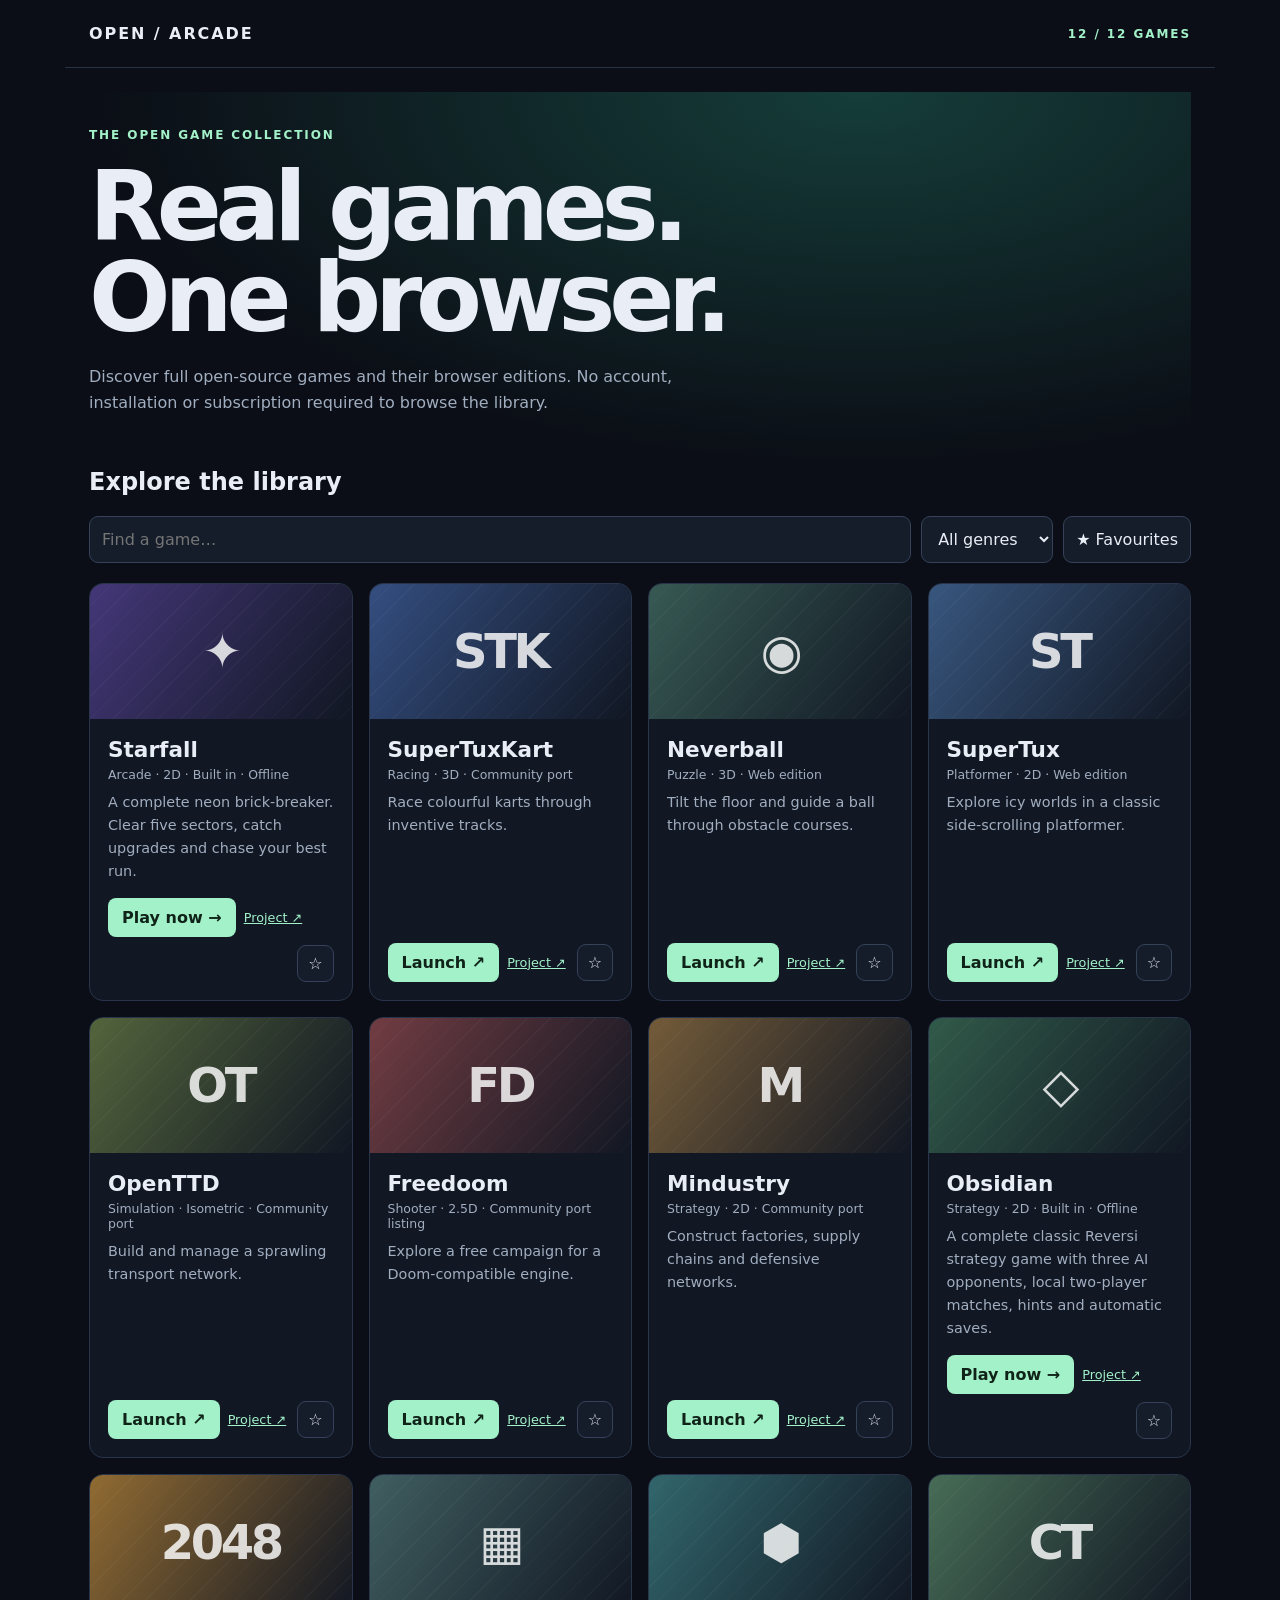
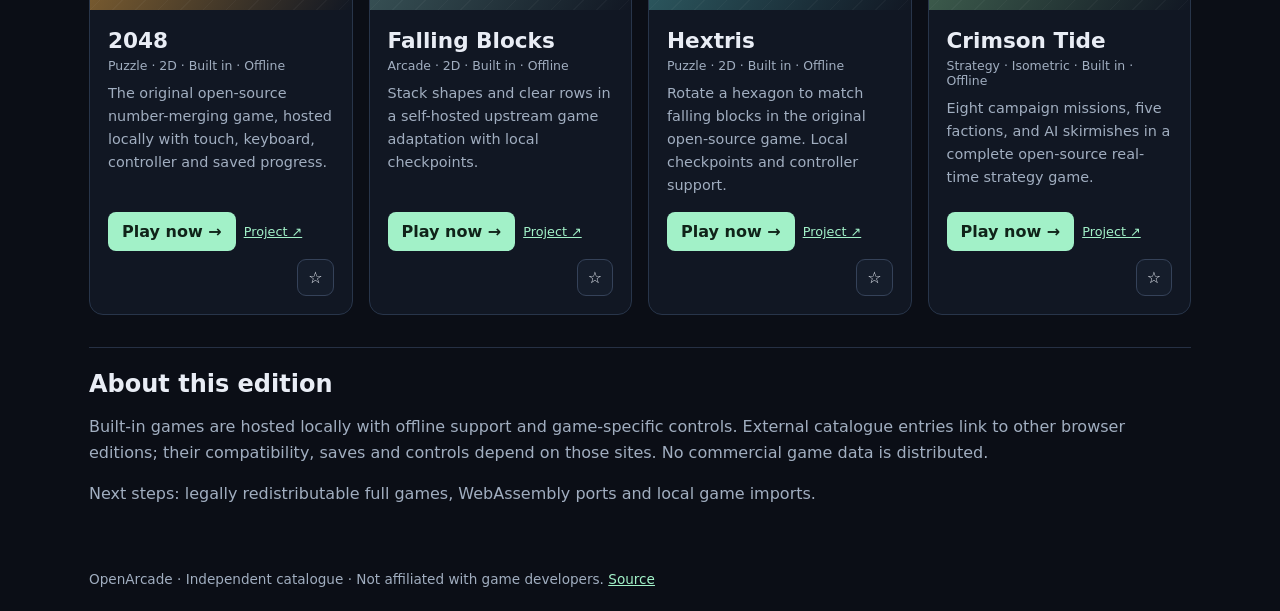
==== commit 5a10a8fb: "Verify all eight pinned upstream missions and five factions; correct game metadata" ====
--- a/index.html
+++ b/index.html
@@ -15,7 +15,7 @@
 games.push({id:'2048',name:'2048',genre:'Puzzle',mode:'2D',mark:'2048',tone:'#916b32',desc:'The original open-source number-merging game, hosted locally with touch, keyboard, controller and saved progress.',play:'./games/2048/',source:'https://github.com/gabrielecirulli/2048/tree/478b6ec346e3787f589e4af751378d06ded4cbbc',host:'Built in · Offline'});
 games.push({id:'falling-blocks',name:'Falling Blocks',genre:'Arcade',mode:'2D',mark:'▦',tone:'#405e60',desc:'Stack shapes and clear rows in a self-hosted upstream game adaptation with local checkpoints.',play:'./games/falling-blocks/',source:'https://github.com/jakesgordon/javascript-tetris/tree/e5c0c42f7dac0f3514a55eff656c6e22e95d68ed',host:'Built in · Offline'});
 games.push({id:'hextris',name:'Hextris',genre:'Puzzle',mode:'2D',mark:'⬢',tone:'#32666c',desc:'Rotate a hexagon to match falling blocks in the original open-source game. Local checkpoints and controller support.',play:'./games/hextris/',source:'https://github.com/Hextris/hextris/tree/3f4847dc8fd7dab3d1c87e6324b9159d92fbd396',host:'Built in · Offline'});
-games.push({id:'crimson-tide',name:'Crimson Tide',genre:'Strategy',mode:'Isometric',mark:'CT',tone:'#476c56',desc:'Six campaign missions, three factions, and AI skirmishes in a complete open-source real-time strategy game.',play:'./games/crimson-tide/',source:'https://github.com/AscendRyan/opensource-rts-game/tree/f012ede31602b54fa535e95340065065c54553d6',host:'Built in · Offline'});
+games.push({id:'crimson-tide',name:'Crimson Tide',genre:'Strategy',mode:'Isometric',mark:'CT',tone:'#476c56',desc:'Eight campaign missions, five factions, and AI skirmishes in a complete open-source real-time strategy game.',play:'./games/crimson-tide/',source:'https://github.com/AscendRyan/opensource-rts-game/tree/f012ede31602b54fa535e95340065065c54553d6',host:'Built in · Offline'});
 const $=id=>document.getElementById(id);let fav=new Set(),only=false;
 try{const stored=JSON.parse(localStorage.getItem('openarcade-fav-v1')||'[]');if(Array.isArray(stored))fav=new Set(stored)}catch{}
 for(const genre of [...new Set(games.map(g=>g.genre))].sort()){const o=document.createElement('option');o.value=genre;o.textContent=genre;$('genre').append(o)}
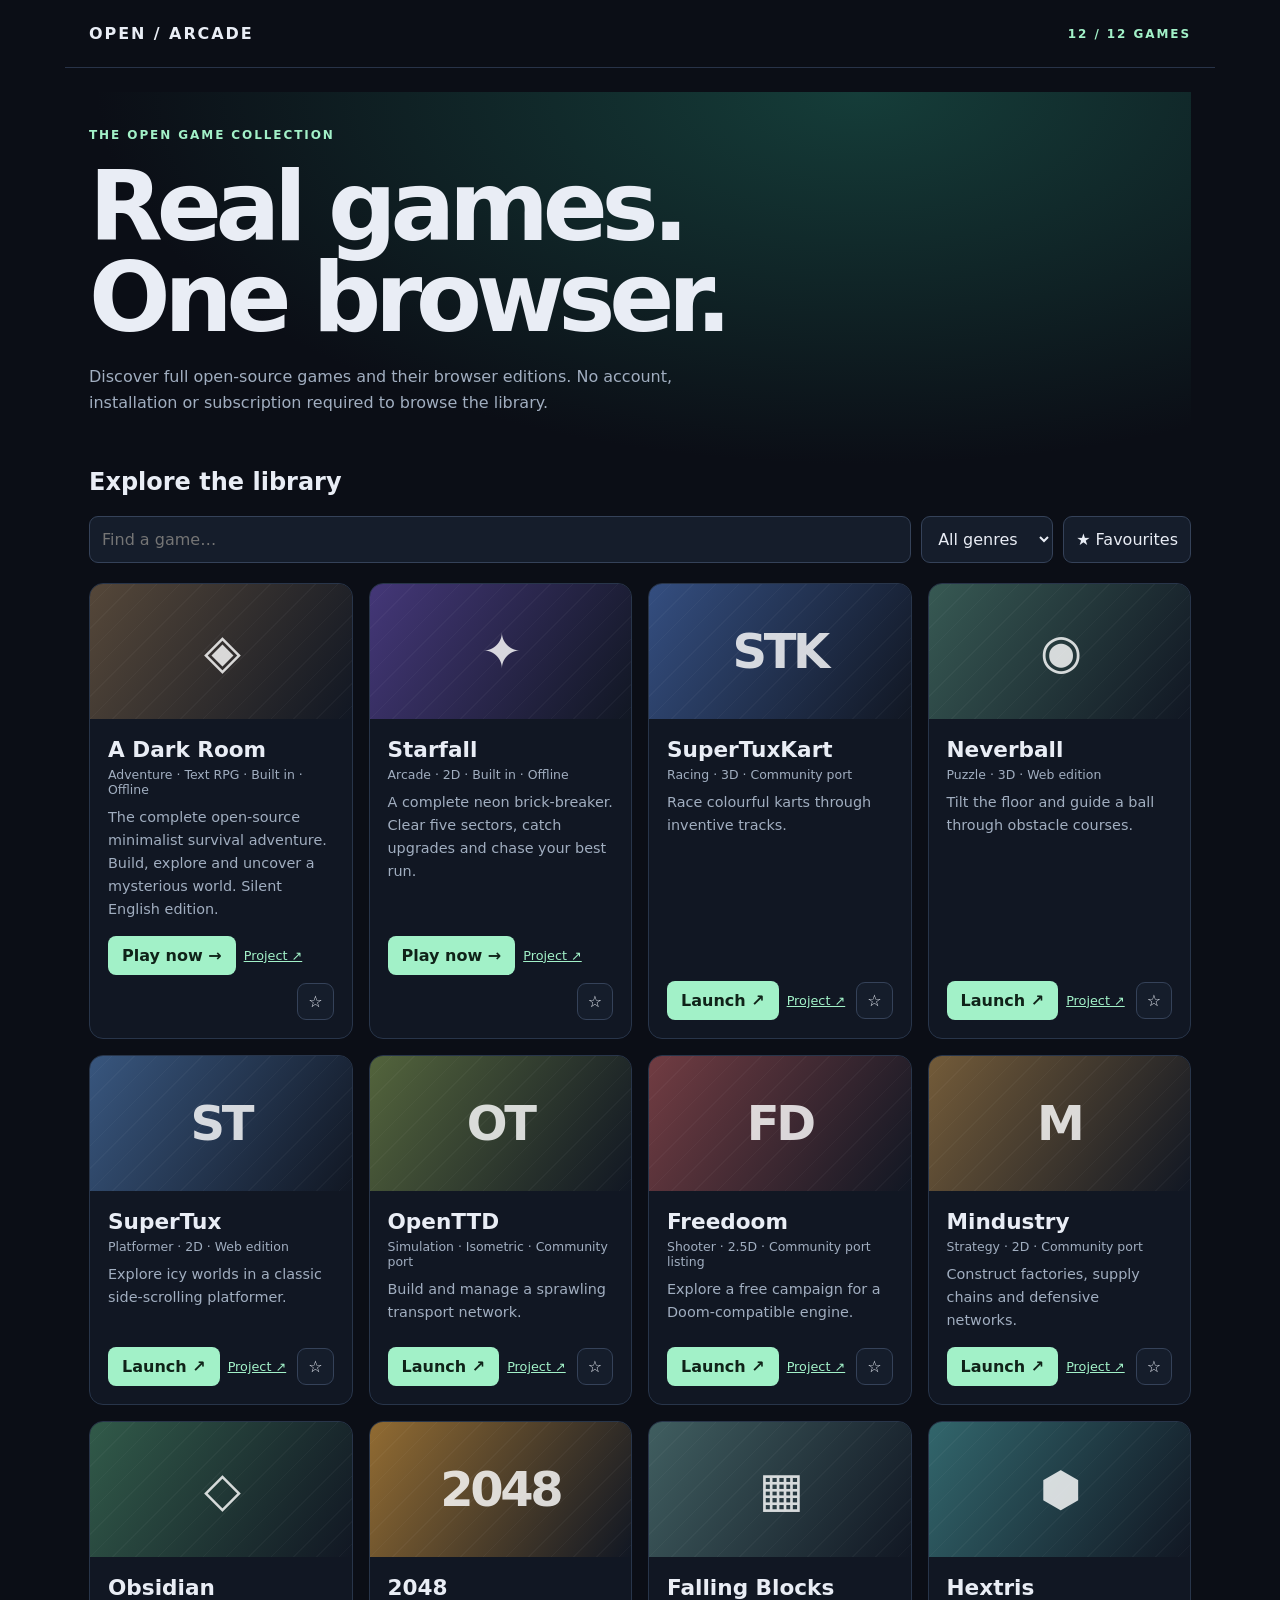
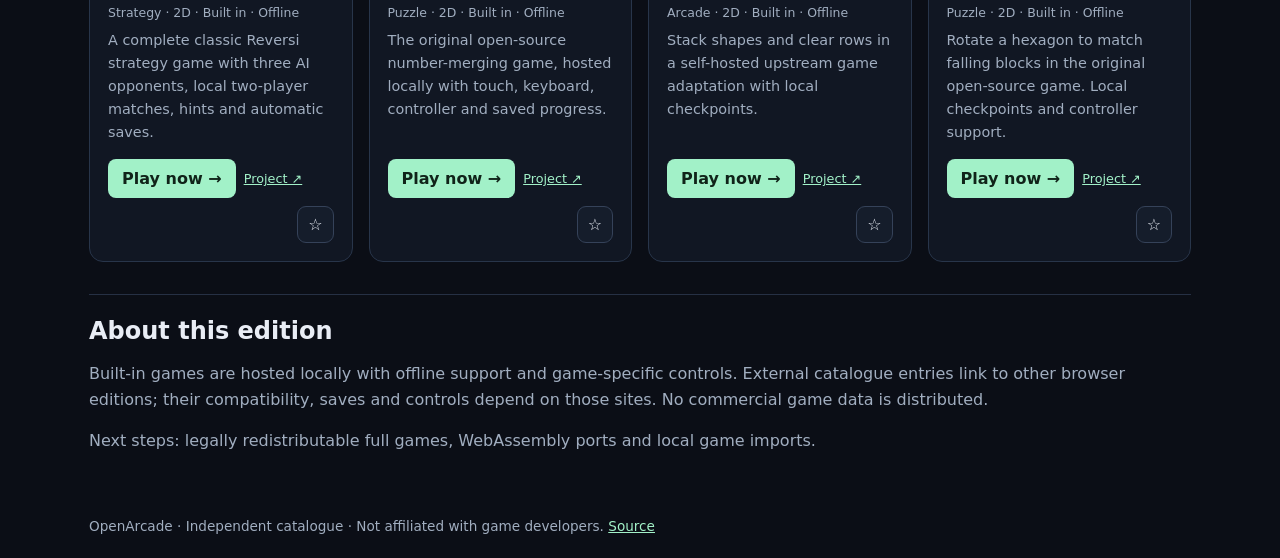
==== commit 52d6dba2: "Merge pull request #12 from aksharghatole/feat/a-dark-room-upstream Integrate A Dark Room — full ope" ====
--- a/index.html
+++ b/index.html
@@ -4,6 +4,7 @@
 </style></head><body><header><span class="brand">OPEN / ARCADE</span><span id="count" class="eyebrow" aria-live="polite"></span></header><main><section class="hero"><div class="eyebrow">THE OPEN GAME COLLECTION</div><h1>Real games.<br>One browser.</h1><p>Discover full open-source games and their browser editions. No account, installation or subscription required to browse the library.</p></section><section aria-labelledby="lib"><h2 id="lib">Explore the library</h2><div class="toolbar"><input id="search" type="search" aria-label="Search games" placeholder="Find a game…"><select id="genre" aria-label="Filter genre"><option value="">All genres</option></select><button id="favorites" aria-pressed="false">★ Favourites</button></div><div class="grid" id="games"></div><p id="empty" hidden>No games match these filters.</p></section><section class="note"><h2>About this edition</h2><p>Built-in games are hosted locally with offline support and game-specific controls. External catalogue entries link to other browser editions; their compatibility, saves and controls depend on those sites. No commercial game data is distributed.</p><p>Next steps: legally redistributable full games, WebAssembly ports and local game imports.</p></section></main><footer>OpenArcade · Independent catalogue · Not affiliated with game developers. <a href="https://github.com/aksharghatole/OpenArcade">Source</a></footer><script>
 'use strict';
 const games=[
+{id:'a-dark-room',name:'A Dark Room',genre:'Adventure',mode:'Text RPG',mark:'◈',tone:'#554739',desc:'The complete open-source minimalist survival adventure. Build, explore and uncover a mysterious world. Silent English edition.',play:'./games/a-dark-room/',source:'https://github.com/doublespeakgames/adarkroom/tree/1fada4620b6c66bd07bf15a3f1eb8223df8bc1d7',host:'Built in · Offline'},
 {id:'starfall',name:'Starfall',genre:'Arcade',mode:'2D',mark:'✦',tone:'#443778',desc:'A complete neon brick-breaker. Clear five sectors, catch upgrades and chase your best run.',play:'./games/starfall/',source:'https://github.com/aksharghatole/OpenArcade/tree/main/games/starfall',host:'Built in · Offline'},
 {id:'stk',name:'SuperTuxKart',genre:'Racing',mode:'3D',mark:'STK',tone:'#344e80',desc:'Race colourful karts through inventive tracks.',play:'https://wasmga.me/games/supertuxkart',source:'https://github.com/supertuxkart/stk-code',host:'Community port'},
 {id:'neverball',name:'Neverball',genre:'Puzzle',mode:'3D',mark:'◉',tone:'#375953',desc:'Tilt the floor and guide a ball through obstacle courses.',play:'https://play.neverball.org/',source:'https://neverball.org/',host:'Web edition'},
@@ -15,7 +16,6 @@
 games.push({id:'2048',name:'2048',genre:'Puzzle',mode:'2D',mark:'2048',tone:'#916b32',desc:'The original open-source number-merging game, hosted locally with touch, keyboard, controller and saved progress.',play:'./games/2048/',source:'https://github.com/gabrielecirulli/2048/tree/478b6ec346e3787f589e4af751378d06ded4cbbc',host:'Built in · Offline'});
 games.push({id:'falling-blocks',name:'Falling Blocks',genre:'Arcade',mode:'2D',mark:'▦',tone:'#405e60',desc:'Stack shapes and clear rows in a self-hosted upstream game adaptation with local checkpoints.',play:'./games/falling-blocks/',source:'https://github.com/jakesgordon/javascript-tetris/tree/e5c0c42f7dac0f3514a55eff656c6e22e95d68ed',host:'Built in · Offline'});
 games.push({id:'hextris',name:'Hextris',genre:'Puzzle',mode:'2D',mark:'⬢',tone:'#32666c',desc:'Rotate a hexagon to match falling blocks in the original open-source game. Local checkpoints and controller support.',play:'./games/hextris/',source:'https://github.com/Hextris/hextris/tree/3f4847dc8fd7dab3d1c87e6324b9159d92fbd396',host:'Built in · Offline'});
-games.push({id:'crimson-tide',name:'Crimson Tide',genre:'Strategy',mode:'Isometric',mark:'CT',tone:'#476c56',desc:'Eight campaign missions, five factions, and AI skirmishes in a complete open-source real-time strategy game.',play:'./games/crimson-tide/',source:'https://github.com/AscendRyan/opensource-rts-game/tree/f012ede31602b54fa535e95340065065c54553d6',host:'Built in · Offline'});
 const $=id=>document.getElementById(id);let fav=new Set(),only=false;
 try{const stored=JSON.parse(localStorage.getItem('openarcade-fav-v1')||'[]');if(Array.isArray(stored))fav=new Set(stored)}catch{}
 for(const genre of [...new Set(games.map(g=>g.genre))].sort()){const o=document.createElement('option');o.value=genre;o.textContent=genre;$('genre').append(o)}
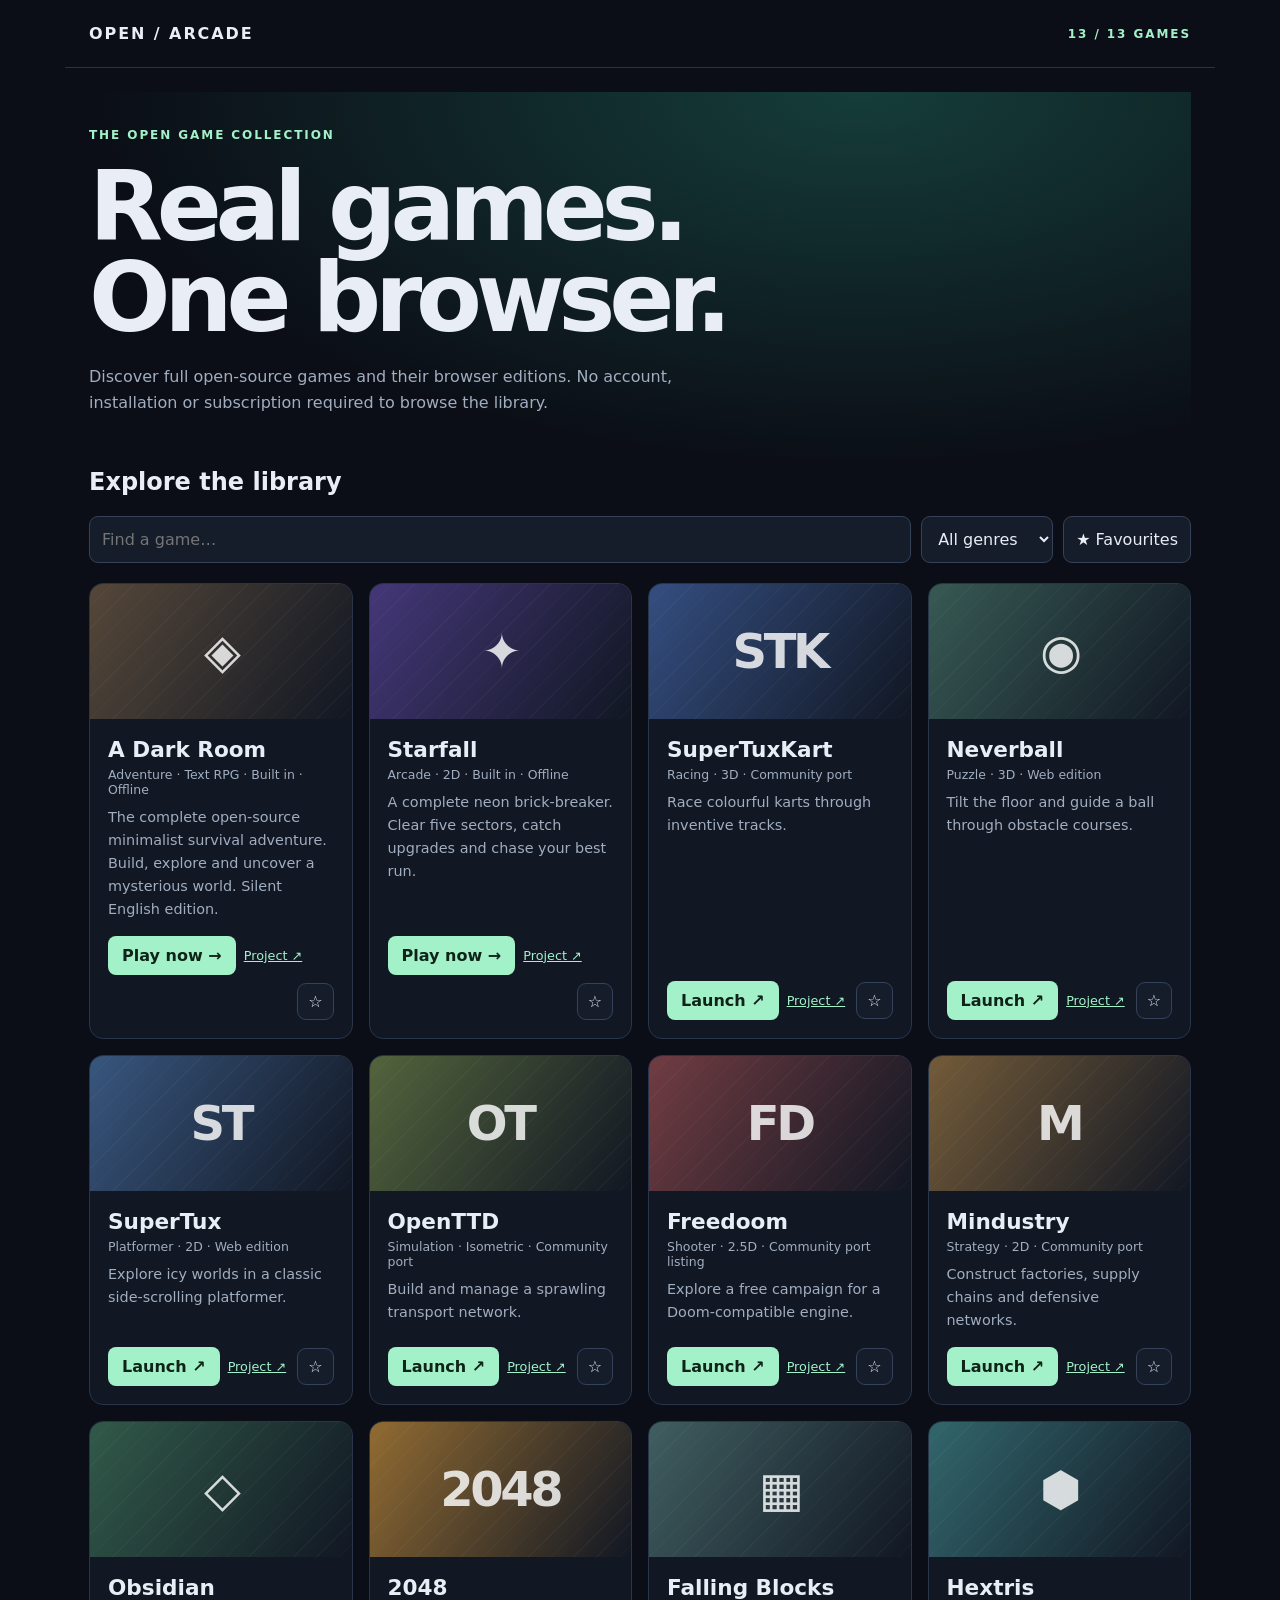
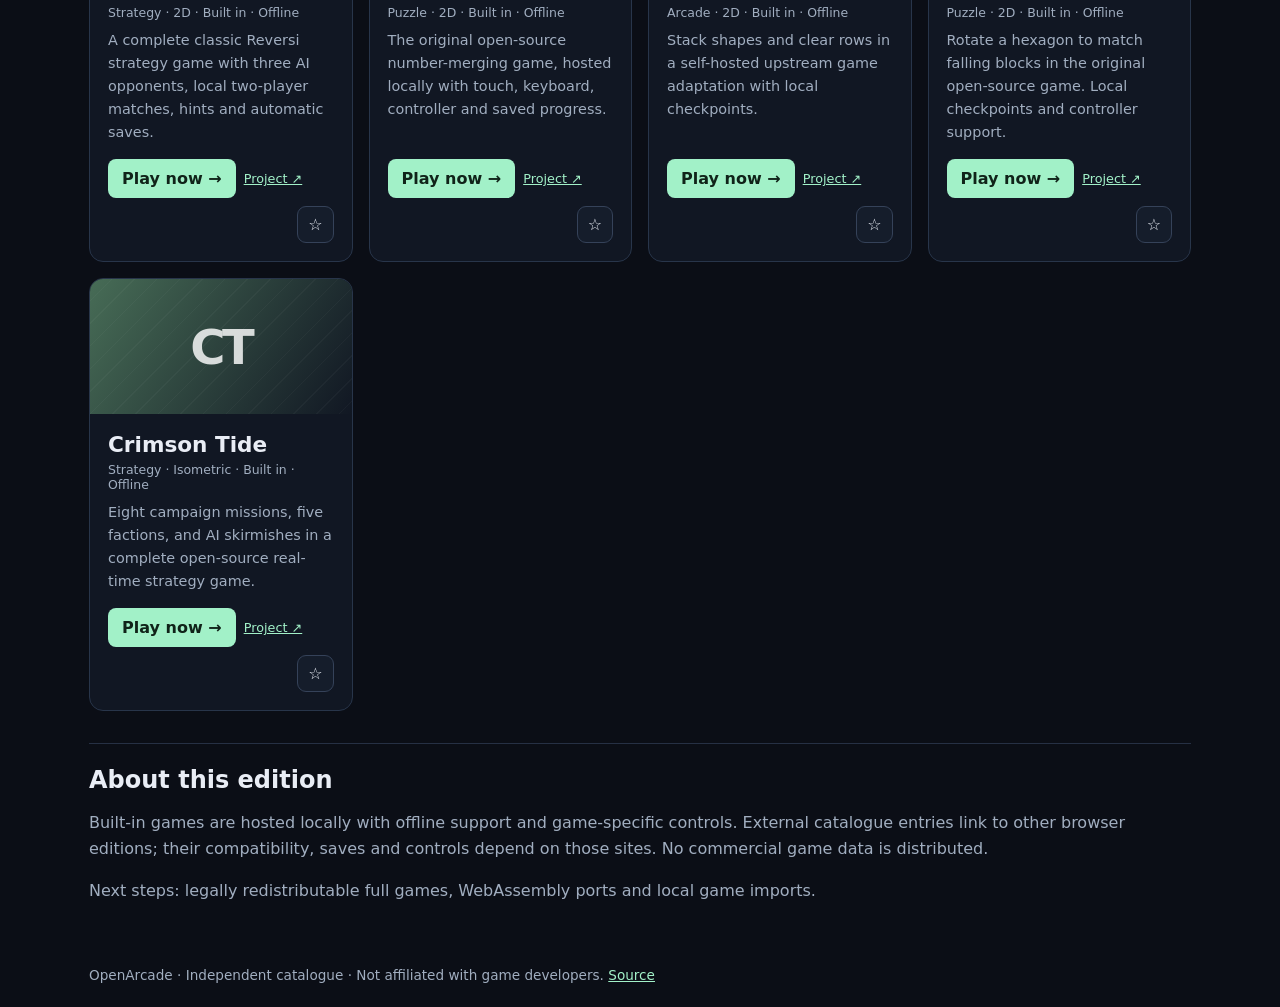
==== commit f319c680: "Merge pull request #13 from aksharghatole/feat/crimson-tide-rts Integrate Crimson Tide — complete is" ====
--- a/index.html
+++ b/index.html
@@ -16,6 +16,7 @@
 games.push({id:'2048',name:'2048',genre:'Puzzle',mode:'2D',mark:'2048',tone:'#916b32',desc:'The original open-source number-merging game, hosted locally with touch, keyboard, controller and saved progress.',play:'./games/2048/',source:'https://github.com/gabrielecirulli/2048/tree/478b6ec346e3787f589e4af751378d06ded4cbbc',host:'Built in · Offline'});
 games.push({id:'falling-blocks',name:'Falling Blocks',genre:'Arcade',mode:'2D',mark:'▦',tone:'#405e60',desc:'Stack shapes and clear rows in a self-hosted upstream game adaptation with local checkpoints.',play:'./games/falling-blocks/',source:'https://github.com/jakesgordon/javascript-tetris/tree/e5c0c42f7dac0f3514a55eff656c6e22e95d68ed',host:'Built in · Offline'});
 games.push({id:'hextris',name:'Hextris',genre:'Puzzle',mode:'2D',mark:'⬢',tone:'#32666c',desc:'Rotate a hexagon to match falling blocks in the original open-source game. Local checkpoints and controller support.',play:'./games/hextris/',source:'https://github.com/Hextris/hextris/tree/3f4847dc8fd7dab3d1c87e6324b9159d92fbd396',host:'Built in · Offline'});
+games.push({id:'crimson-tide',name:'Crimson Tide',genre:'Strategy',mode:'Isometric',mark:'CT',tone:'#476c56',desc:'Eight campaign missions, five factions, and AI skirmishes in a complete open-source real-time strategy game.',play:'./games/crimson-tide/',source:'https://github.com/AscendRyan/opensource-rts-game/tree/f012ede31602b54fa535e95340065065c54553d6',host:'Built in · Offline'});
 const $=id=>document.getElementById(id);let fav=new Set(),only=false;
 try{const stored=JSON.parse(localStorage.getItem('openarcade-fav-v1')||'[]');if(Array.isArray(stored))fav=new Set(stored)}catch{}
 for(const genre of [...new Set(games.map(g=>g.genre))].sort()){const o=document.createElement('option');o.value=genre;o.textContent=genre;$('genre').append(o)}
